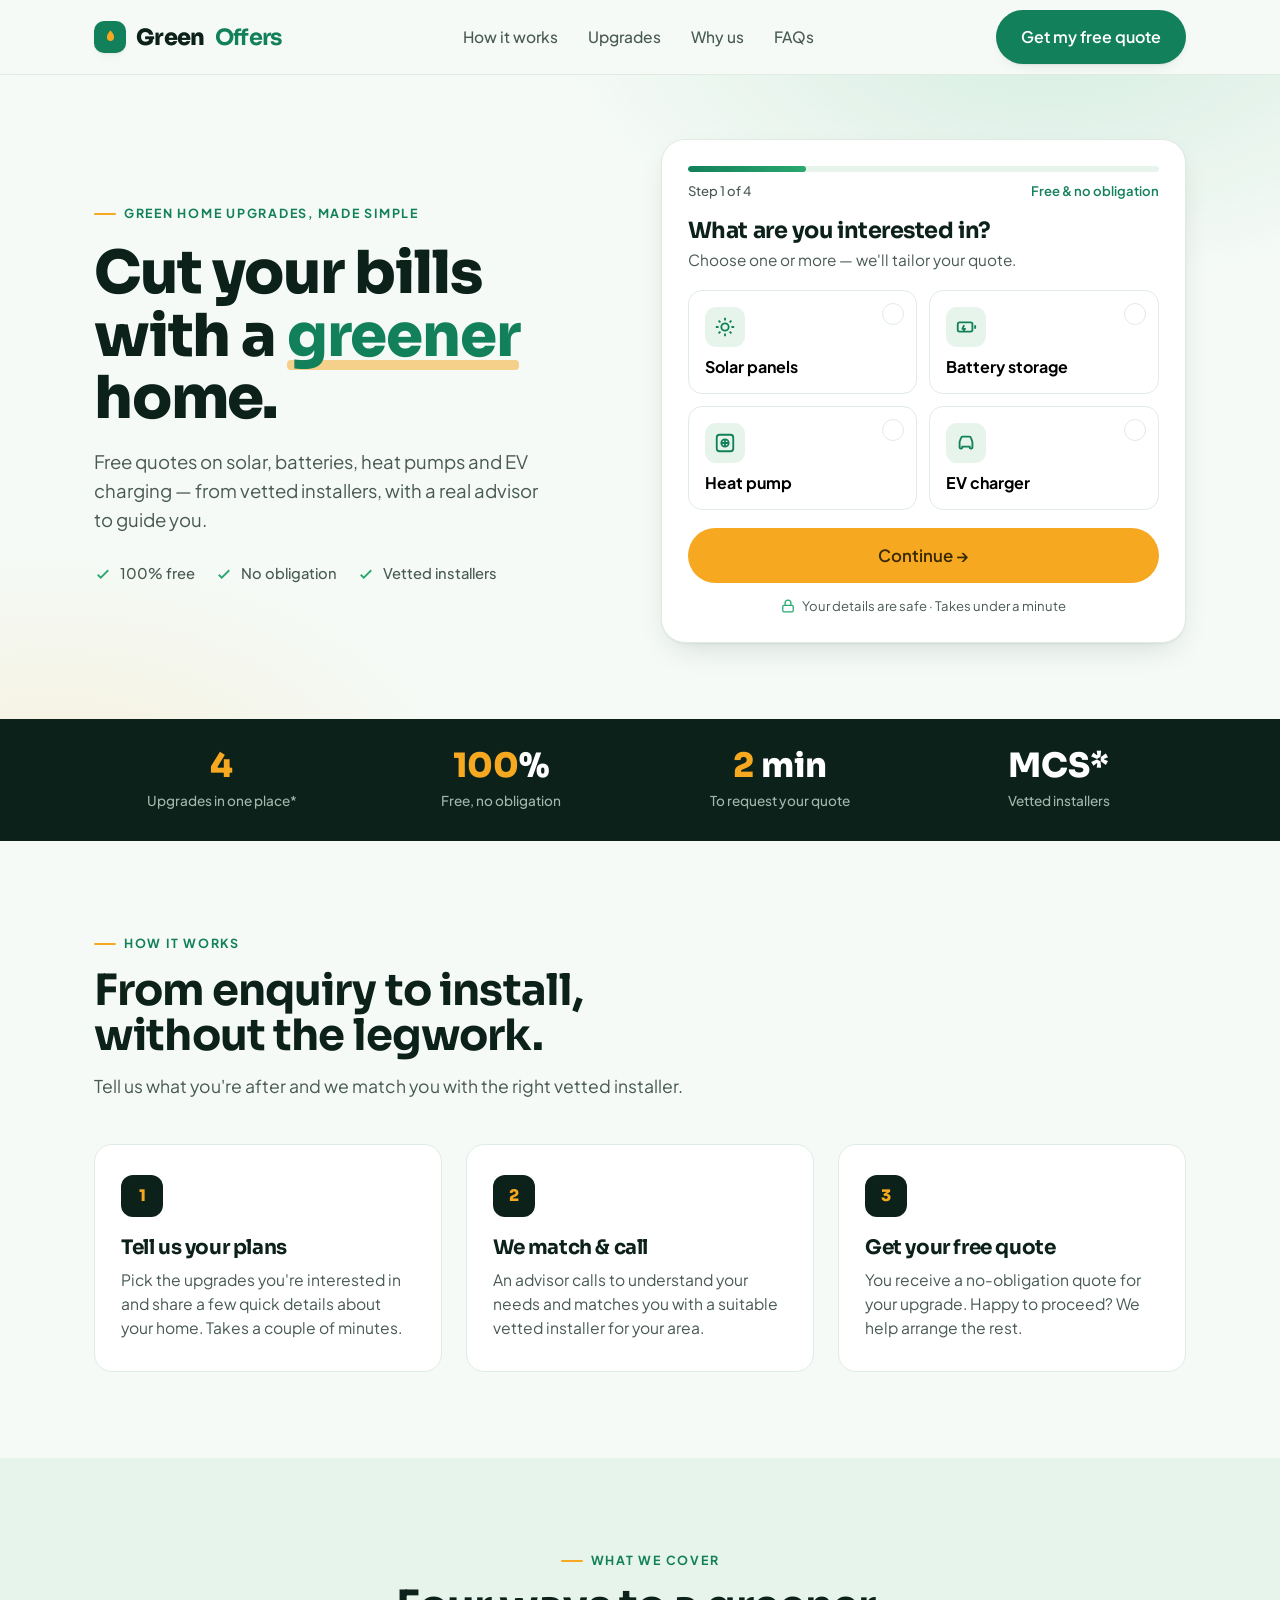
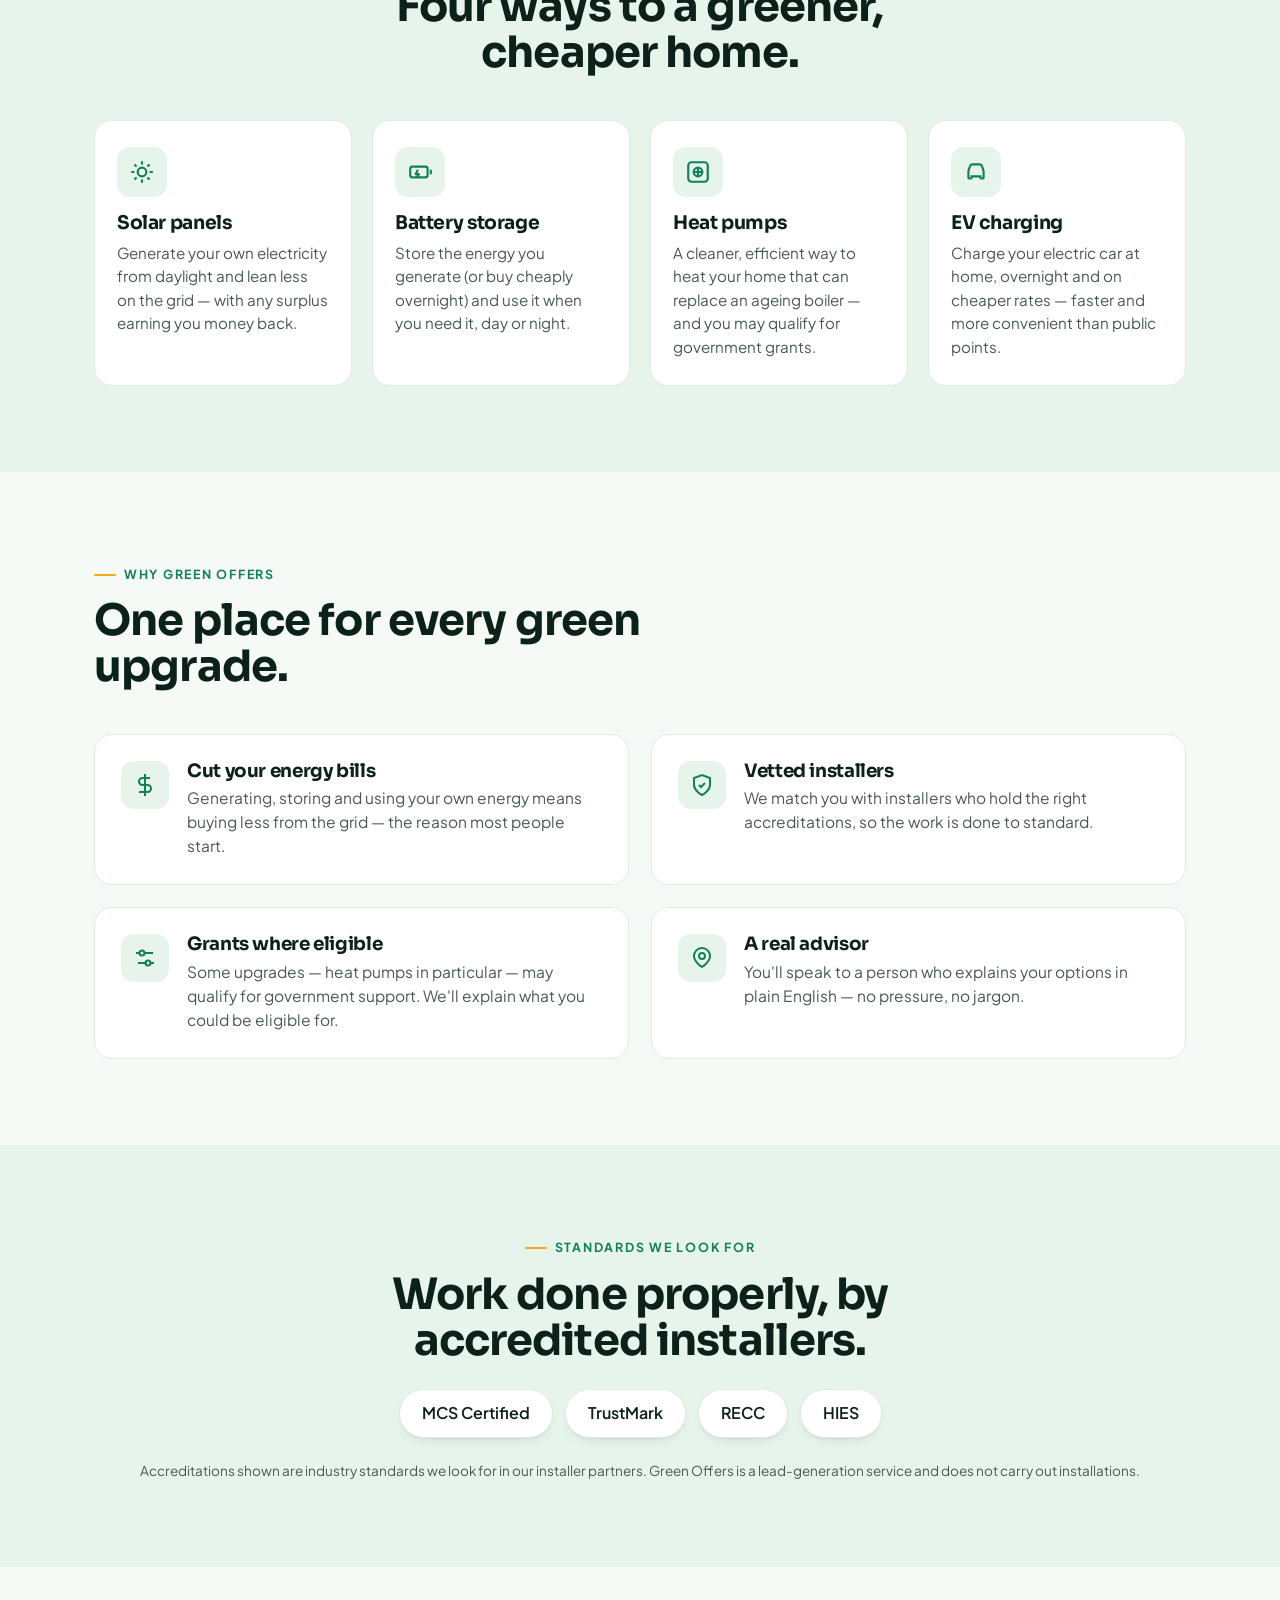
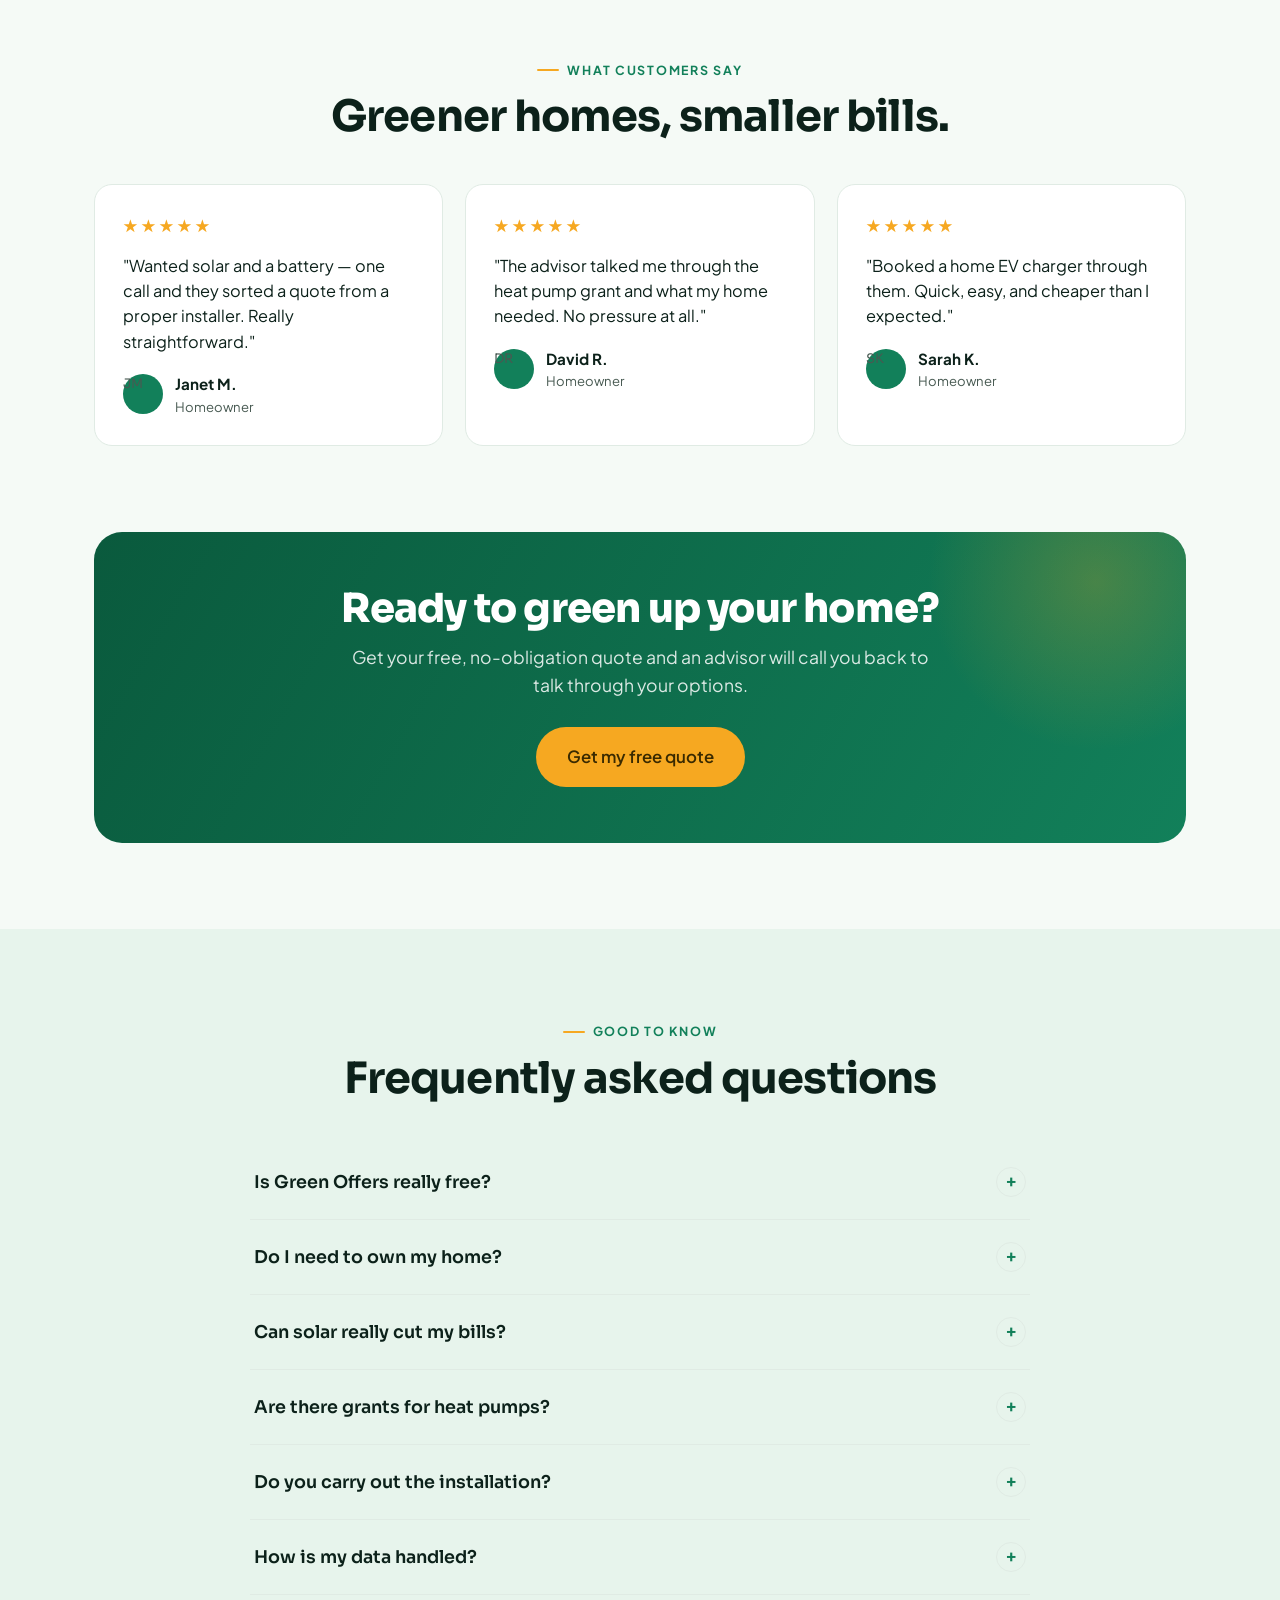
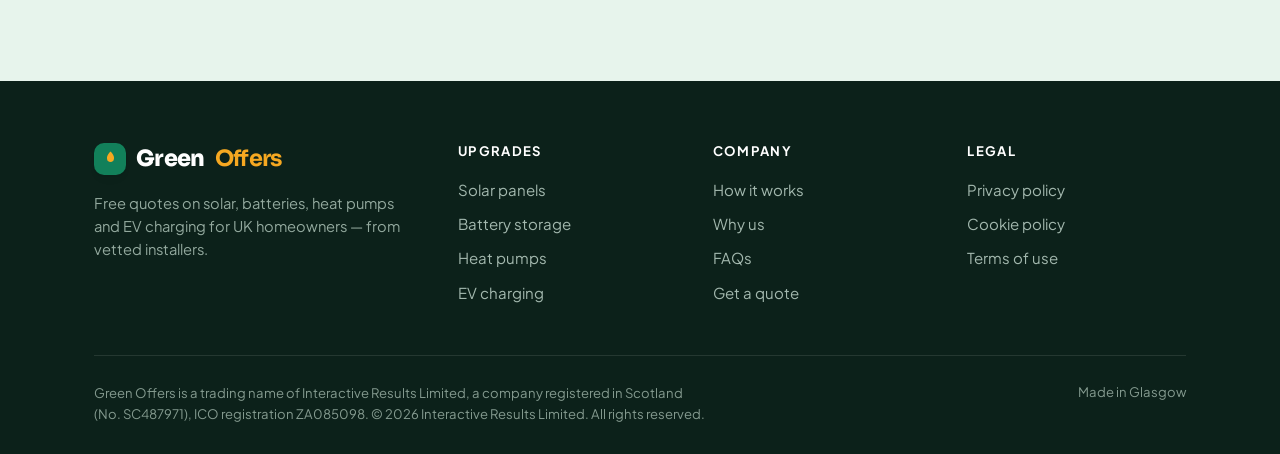
==== index.html @ 100de844 "Add files via upload" ====
<!DOCTYPE html>
<html lang="en-GB">
<head>
<meta charset="UTF-8" />
<meta name="viewport" content="width=device-width, initial-scale=1.0" />
<title>Green Offers — Solar, batteries, heat pumps & EV charging</title>
<meta name="description" content="Green Offers helps UK homeowners get free quotes on solar panels, battery storage, heat pumps and EV charging — with vetted installers. Free, no obligation." />

<!-- ============================================================
     API: this site uses Cloudflare Pages Functions in the repo:
       functions/api/lead.js     → POST, forwards to LeadByte SOLARLEADS
       functions/api/address.js  → GET, proxies the GoAddress lookup
     These deploy with the site (Git) and run on preview AND production,
     so the postcode lookup works on pages.dev previews too. No separate
     Worker or route needed.
     ============================================================ -->

<link rel="preconnect" href="https://fonts.googleapis.com" />
<link rel="preconnect" href="https://fonts.gstatic.com" crossorigin />
<link href="https://fonts.googleapis.com/css2?family=Sora:wght@600;700;800&family=Plus+Jakarta+Sans:wght@400;500;600;700&display=swap" rel="stylesheet" />

<style>
  :root{
    --ink:#0c211a;
    --ink-soft:#485a52;
    --brand:#12805a;
    --brand-deep:#0a5a3d;
    --brand-bright:#29a86f;
    --accent:#f6a821;
    --accent-soft:#fdeecd;
    --surface:#f5faf6;
    --mint:#e7f4ec;
    --card:#ffffff;
    --line:#e0ebe4;
    --shadow:0 1px 2px rgba(12,33,26,.05),0 12px 32px -12px rgba(12,33,26,.18);
    --shadow-sm:0 1px 2px rgba(12,33,26,.06),0 6px 16px -10px rgba(12,33,26,.2);
    --radius:18px;
    --maxw:1140px;
  }
  *{box-sizing:border-box;margin:0;padding:0}
  html{scroll-behavior:smooth}
  body{font-family:'Plus Jakarta Sans',system-ui,sans-serif;color:var(--ink);background:var(--surface);line-height:1.55;-webkit-font-smoothing:antialiased}
  h1,h2,h3,.display{font-family:'Sora',system-ui,sans-serif;letter-spacing:-.02em;line-height:1.06}
  a{color:inherit;text-decoration:none}
  img{max-width:100%;display:block}
  .wrap{max-width:var(--maxw);margin:0 auto;padding:0 24px}
  .eyebrow{font-size:.78rem;font-weight:700;letter-spacing:.14em;text-transform:uppercase;color:var(--brand);display:inline-flex;align-items:center;gap:8px}
  .eyebrow::before{content:"";width:22px;height:2px;background:var(--accent);display:inline-block;border-radius:2px}

  .btn{display:inline-flex;align-items:center;justify-content:center;gap:9px;font-family:'Plus Jakarta Sans',sans-serif;font-weight:600;font-size:1rem;padding:14px 24px;border-radius:999px;border:1.5px solid transparent;cursor:pointer;transition:transform .15s ease,box-shadow .2s ease,background .2s ease;white-space:nowrap}
  .btn-primary{background:var(--brand);color:#fff;box-shadow:var(--shadow-sm)}
  .btn-primary:hover{background:var(--brand-deep);transform:translateY(-1px)}
  .btn-accent{background:var(--accent);color:#3a2a00}
  .btn-accent:hover{background:#ffc046;transform:translateY(-1px)}
  .btn-ghost{background:#fff;color:var(--ink);border-color:var(--line)}
  .btn-ghost:hover{border-color:var(--brand);color:var(--brand)}
  .btn-lg{padding:16px 30px;font-size:1.05rem}
  :focus-visible{outline:3px solid var(--accent);outline-offset:2px;border-radius:6px}

  /* header */
  header{position:sticky;top:0;z-index:50;background:rgba(245,250,246,.85);backdrop-filter:blur(12px);border-bottom:1px solid var(--line)}
  .nav{display:flex;align-items:center;justify-content:space-between;height:74px}
  .logo{display:inline-flex;align-items:center;gap:10px;font-family:'Sora',sans-serif;font-weight:800;font-size:1.4rem;letter-spacing:-.03em;color:var(--ink)}
  .logo .mark{width:32px;height:32px;border-radius:10px;background:var(--brand);display:grid;place-items:center;color:var(--accent);box-shadow:var(--shadow-sm)}
  .logo b{color:var(--brand)}
  .nav-links{display:flex;align-items:center;gap:30px}
  .nav-links a{font-weight:500;color:var(--ink-soft);font-size:.97rem;transition:color .15s}
  .nav-links a:hover{color:var(--brand)}
  .nav-cta{display:flex;align-items:center;gap:14px}
  .menu-btn{display:none;background:none;border:1.5px solid var(--line);border-radius:10px;width:44px;height:44px;cursor:pointer}
  .menu-btn span{display:block;width:18px;height:2px;background:var(--ink);margin:4px auto;border-radius:2px}

  /* hero */
  .hero{position:relative;overflow:hidden;padding:64px 0 76px}
  .hero::before{content:"";position:absolute;inset:0;z-index:0;background:radial-gradient(820px 460px at 82% -10%,rgba(41,168,111,.16),transparent 60%),radial-gradient(680px 400px at 4% 112%,rgba(246,168,33,.12),transparent 60%)}
  .hero-grid{position:relative;z-index:1;display:grid;grid-template-columns:1fr 1.02fr;gap:52px;align-items:center}
  .hero h1{font-size:clamp(2.4rem,5vw,3.7rem);font-weight:800;margin:18px 0 18px}
  .hero h1 em{font-style:normal;color:var(--brand);position:relative;white-space:nowrap}
  .hero h1 em::after{content:"";position:absolute;left:0;right:0;bottom:.05em;height:.16em;background:var(--accent);opacity:.5;border-radius:4px;z-index:-1}
  .hero p.lead{font-size:1.16rem;color:var(--ink-soft);max-width:32ch;margin-bottom:28px}
  .trust-row{display:flex;gap:20px;flex-wrap:wrap}
  .trust-row span{display:inline-flex;align-items:center;gap:8px;font-size:.92rem;font-weight:500;color:var(--ink-soft)}
  .trust-row svg{flex:none;color:var(--brand-bright)}

  /* wizard */
  .quote-wizard{background:var(--card);border:1px solid var(--line);border-radius:24px;box-shadow:var(--shadow);padding:26px;position:relative;scroll-margin-top:90px}
  .qw-head{margin-bottom:18px}
  .qw-progress{height:6px;background:var(--mint);border-radius:999px;overflow:hidden}
  .qw-bar{display:block;height:100%;width:25%;background:linear-gradient(90deg,var(--brand),var(--brand-bright));border-radius:999px;transition:width .35s ease}
  .qw-meta{display:flex;justify-content:space-between;align-items:center;margin-top:9px;font-size:.82rem;color:var(--ink-soft);font-weight:500}
  .qw-savehint{color:var(--brand);font-weight:600}
  .qw-step{display:none}
  .qw-step.is-active{display:block;animation:qwIn .35s ease}
  @keyframes qwIn{from{opacity:0;transform:translateX(10px)}to{opacity:1;transform:none}}
  @keyframes pop{from{opacity:0;transform:scale(.96)}to{opacity:1;transform:scale(1)}}
  .qw-title{font-size:1.4rem;font-weight:700;margin-bottom:5px}
  .qw-sub{color:var(--ink-soft);font-size:.96rem;margin-bottom:18px}

  /* product tiles */
  .qw-products{display:grid;grid-template-columns:1fr 1fr;gap:12px;margin-bottom:8px}
  .ptile{position:relative;display:flex;flex-direction:column;gap:9px;align-items:flex-start;text-align:left;padding:16px;border:1.5px solid var(--line);border-radius:14px;background:#fff;cursor:pointer;transition:border .15s,background .15s,transform .1s;font-family:inherit}
  .ptile:hover{border-color:var(--brand-bright)}
  .ptile .pic{width:40px;height:40px;border-radius:11px;background:var(--mint);display:grid;place-items:center;color:var(--brand);transition:.15s}
  .ptile .pname{font-weight:700;font-size:1rem}
  .ptile .pcheck{position:absolute;top:12px;right:12px;width:22px;height:22px;border-radius:50%;border:1.5px solid var(--line);display:grid;place-items:center;color:#fff;transition:.15s}
  .ptile.selected{border-color:var(--brand);background:linear-gradient(180deg,rgba(41,168,111,.07),rgba(41,168,111,.02))}
  .ptile.selected .pic{background:var(--brand);color:#fff}
  .ptile.selected .pcheck{background:var(--brand);border-color:var(--brand)}
  .qw-hint{font-size:.82rem;color:var(--ink-soft);margin:4px 0 16px;text-align:center}

  /* fields */
  .qw-field{margin-bottom:15px}
  .qw-field.row2{display:grid;grid-template-columns:1fr 1fr;gap:13px}
  .qw-field.row2 .qw-field{margin-bottom:0}
  .qw-field label{display:block;font-size:.85rem;font-weight:600;margin-bottom:6px}
  .qw-opt{font-weight:400;color:var(--ink-soft)}
  .qw-field input,.qw-field select{width:100%;padding:14px 15px;border:1.5px solid var(--line);border-radius:12px;font-family:inherit;font-size:1.02rem;color:var(--ink);background:#fff;transition:border .15s,box-shadow .15s}
  .qw-field input:focus,.qw-field select:focus{outline:none;border-color:var(--brand);box-shadow:0 0 0 3px rgba(18,128,90,.14)}
  .qw-field input.err,.qw-field select.err{border-color:#d6453c;box-shadow:0 0 0 3px rgba(214,69,60,.1)}
  .qw-lookup{display:flex;gap:10px;flex-wrap:wrap}
  .qw-lookup input{flex:1;min-width:55%}
  .qw-lookup .btn{flex:none;padding:13px 18px}
  .qw-addr-wrap{margin-top:14px}
  .qw-lookup-msg{font-size:.83rem;color:var(--ink-soft);margin-top:10px}
  .qw-next{width:100%}
  .qw-actions{display:flex;align-items:center;gap:12px;margin-top:6px}
  .qw-actions .btn{flex:1}
  .qw-back{background:none;border:none;color:var(--ink-soft);font-family:inherit;font-size:.95rem;font-weight:600;cursor:pointer;padding:10px 6px;white-space:nowrap}
  .qw-back:hover{color:var(--brand)}
  .qw-trust{display:flex;align-items:center;justify-content:center;gap:7px;font-size:.82rem;color:var(--ink-soft);margin-top:13px}
  .qw-trust svg{color:var(--brand-bright);flex:none}
  .qw-branch[hidden]{display:none}

  /* homeowner gate */
  .qw-gate{display:none;background:var(--accent-soft);border:1px solid #f0d9a4;border-radius:12px;padding:16px 18px;margin:4px 0 8px;font-size:.9rem;color:#6b4e12}
  .qw-gate.show{display:block;animation:pop .3s ease}
  .qw-gate b{color:#5a4110}

  .quote-wizard .consent{display:flex;gap:10px;align-items:flex-start;font-size:.83rem;color:var(--ink-soft);margin:4px 0 12px}
  .quote-wizard .consent input{width:auto;margin-top:3px;flex:none}
  .quote-wizard .err-msg{color:#c23a31;font-size:.8rem;margin-top:6px;display:none}
  .quote-wizard .err-msg.show{display:block}
  .partners-tip{position:relative;color:var(--brand);text-decoration:underline;text-decoration-style:dotted;text-underline-offset:2px;cursor:help;font-weight:600}
  .partners-pop{position:absolute;left:50%;bottom:calc(100% + 9px);transform:translateX(-50%);background:var(--ink);color:#fff;padding:10px 13px;border-radius:10px;font-size:.8rem;font-weight:500;line-height:1.6;white-space:nowrap;text-align:left;box-shadow:var(--shadow);opacity:0;visibility:hidden;transition:opacity .15s;z-index:30}
  .partners-pop::after{content:"";position:absolute;top:100%;left:50%;transform:translateX(-50%);border:6px solid transparent;border-top-color:var(--ink)}
  .partners-tip:hover .partners-pop,.partners-tip:focus .partners-pop,.partners-tip:focus-within .partners-pop,.partners-tip.open .partners-pop{opacity:1;visibility:visible}
  .qw-success{display:none;text-align:center;padding:18px 8px 8px}
  .qw-success.show{display:block;animation:pop .4s ease}
  .qw-success .check{width:64px;height:64px;border-radius:50%;background:var(--mint);color:var(--brand-bright);display:grid;place-items:center;margin:0 auto 16px}
  .qw-success h3{font-size:1.45rem;margin-bottom:9px}
  .qw-success p{color:var(--ink-soft);max-width:36ch;margin:0 auto}

  /* stats */
  .stats{background:var(--ink);color:#fff;padding:30px 0}
  .stats-grid{display:grid;grid-template-columns:repeat(4,1fr);gap:24px;text-align:center}
  .stat .num{font-family:'Sora',sans-serif;font-weight:800;font-size:2.1rem;color:#fff;line-height:1}
  .stat .num em{font-style:normal;color:var(--accent)}
  .stat .lbl{font-size:.85rem;color:#9fb8ac;margin-top:7px;font-weight:500}

  /* sections */
  .section{padding:86px 0}
  .section-head{max-width:640px;margin-bottom:44px}
  .section-head.center{margin-left:auto;margin-right:auto;text-align:center}
  .section-head h2{font-size:clamp(1.9rem,3.6vw,2.7rem);font-weight:700;margin:14px 0 14px}
  .section-head p{font-size:1.1rem;color:var(--ink-soft)}
  .band-mint{background:var(--mint)}

  .steps{display:grid;grid-template-columns:repeat(3,1fr);gap:24px}
  .step{background:var(--card);border:1px solid var(--line);border-radius:var(--radius);padding:30px 26px}
  .step .step-no{font-family:'Sora',sans-serif;font-weight:800;font-size:1rem;color:var(--accent);background:var(--ink);width:42px;height:42px;border-radius:12px;display:grid;place-items:center;margin-bottom:20px}
  .step h3{font-size:1.25rem;font-weight:700;margin-bottom:9px}
  .step p{color:var(--ink-soft);font-size:.98rem}

  /* upgrade cards */
  .up-grid{display:grid;grid-template-columns:repeat(4,1fr);gap:20px}
  .up-card{background:var(--card);border:1px solid var(--line);border-radius:var(--radius);padding:26px 22px;transition:transform .15s,box-shadow .2s}
  .up-card:hover{transform:translateY(-3px);box-shadow:var(--shadow)}
  .up-card .ic{width:50px;height:50px;border-radius:13px;background:var(--mint);display:grid;place-items:center;color:var(--brand);margin-bottom:16px}
  .up-card h3{font-size:1.18rem;font-weight:700;margin-bottom:8px}
  .up-card p{color:var(--ink-soft);font-size:.95rem}

  .why-grid{display:grid;grid-template-columns:repeat(2,1fr);gap:22px}
  .why{display:flex;gap:18px;align-items:flex-start;background:var(--card);border:1px solid var(--line);border-radius:var(--radius);padding:26px}
  .why .ic{flex:none;width:48px;height:48px;border-radius:13px;background:var(--mint);display:grid;place-items:center;color:var(--brand)}
  .why h3{font-size:1.15rem;font-weight:700;margin-bottom:6px}
  .why p{color:var(--ink-soft);font-size:.97rem}

  .chips{display:flex;flex-wrap:wrap;gap:12px;justify-content:center;margin-top:10px}
  .chip{background:var(--card);border:1px solid var(--line);border-radius:999px;padding:11px 22px;font-weight:600;color:var(--ink);font-size:1rem;box-shadow:var(--shadow-sm)}
  .sup-note{font-size:.85rem;color:var(--ink-soft);margin-top:22px;text-align:center}

  .quotes{display:grid;grid-template-columns:repeat(3,1fr);gap:22px}
  .quote{background:var(--card);border:1px solid var(--line);border-radius:var(--radius);padding:28px}
  .quote .stars{color:var(--accent);letter-spacing:3px;margin-bottom:14px;font-size:1.05rem}
  .quote p{font-size:1.02rem;margin-bottom:18px}
  .quote .who{display:flex;align-items:center;gap:12px}
  .quote .av{width:40px;height:40px;border-radius:50%;background:var(--brand);color:#fff;display:grid;place-items:center;font-weight:700;font-family:'Sora',sans-serif}
  .quote .who b{font-size:.95rem}
  .quote .who span{display:block;font-size:.82rem;color:var(--ink-soft);font-weight:400}

  /* cta band */
  .cta-band{background:linear-gradient(120deg,var(--brand-deep),var(--brand));color:#fff;border-radius:28px;padding:56px;text-align:center;position:relative;overflow:hidden}
  .cta-band::after{content:"";position:absolute;width:340px;height:340px;border-radius:50%;background:radial-gradient(circle,rgba(246,168,33,.24),transparent 70%);top:-120px;right:-80px}
  .cta-band h2{font-size:clamp(1.8rem,3.4vw,2.5rem);font-weight:800;margin-bottom:14px;position:relative}
  .cta-band p{color:rgba(255,255,255,.85);font-size:1.1rem;max-width:46ch;margin:0 auto 28px;position:relative}

  /* faq */
  .faq{max-width:780px;margin:0 auto}
  .faq-item{border-bottom:1px solid var(--line)}
  .faq-q{width:100%;background:none;border:none;text-align:left;padding:22px 4px;font-family:'Sora',sans-serif;font-weight:600;font-size:1.1rem;color:var(--ink);cursor:pointer;display:flex;justify-content:space-between;align-items:center;gap:20px}
  .faq-q .pm{flex:none;width:30px;height:30px;border-radius:50%;border:1.5px solid var(--line);display:grid;place-items:center;transition:.2s;color:var(--brand)}
  .faq-item.open .pm{background:var(--brand);color:#fff;border-color:var(--brand);transform:rotate(45deg)}
  .faq-a{max-height:0;overflow:hidden;transition:max-height .3s ease}
  .faq-a p{padding:0 4px 22px;color:var(--ink-soft)}

  /* footer */
  footer{background:var(--ink);color:#c3d4cb;padding:60px 0 30px;margin-top:0}
  .foot-grid{display:grid;grid-template-columns:1.5fr 1fr 1fr 1fr;gap:36px;margin-bottom:40px}
  footer .logo{color:#fff;margin-bottom:16px}
  footer .logo b{color:var(--accent)}
  .foot-about{font-size:.92rem;color:#93a99e;max-width:34ch}
  .foot-col h4{color:#fff;font-size:.82rem;letter-spacing:.1em;text-transform:uppercase;margin-bottom:16px;font-family:'Plus Jakarta Sans',sans-serif}
  .foot-col a{display:block;color:#a3b8ae;font-size:.94rem;margin-bottom:11px}
  .foot-col a:hover{color:#fff}
  .foot-bottom{border-top:1px solid rgba(255,255,255,.1);padding-top:26px;display:flex;justify-content:space-between;gap:18px;flex-wrap:wrap;font-size:.82rem;color:#849a8f}
  .foot-bottom .reg{max-width:64ch;line-height:1.6}

  /* legal view */
  .page-hero{background:linear-gradient(120deg,var(--brand-deep),var(--brand));color:#fff;padding:56px 0 52px;position:relative;overflow:hidden}
  .page-hero::after{content:"";position:absolute;width:320px;height:320px;border-radius:50%;background:radial-gradient(circle,rgba(246,168,33,.26),transparent 70%);top:-130px;right:-60px}
  .legal-eyebrow{font-size:.78rem;font-weight:700;letter-spacing:.14em;text-transform:uppercase;color:var(--accent);position:relative}
  .page-hero h1{font-size:clamp(2rem,4.5vw,3rem);font-weight:800;margin:12px 0 10px;position:relative}
  .page-hero p{color:rgba(255,255,255,.82);position:relative;max-width:60ch}
  .crumb{font-size:.9rem;color:rgba(255,255,255,.7);margin-bottom:18px;position:relative}
  .crumb a{color:rgba(255,255,255,.92);cursor:pointer}
  .legal-wrap{max-width:var(--maxw);margin:0 auto;padding:56px 24px 20px}
  article.legal{background:var(--card);border:1px solid var(--line);border-radius:var(--radius);padding:44px;box-shadow:var(--shadow);max-width:860px;margin:0 auto}
  article.legal .updated{display:inline-block;font-size:.82rem;font-weight:600;color:var(--brand);background:var(--mint);padding:6px 13px;border-radius:999px;margin-bottom:26px}
  article.legal h2{font-size:1.4rem;font-weight:700;margin:36px 0 12px;scroll-margin-top:96px}
  article.legal h2:first-of-type{margin-top:0}
  article.legal h3{font-size:1.08rem;font-weight:700;margin:22px 0 8px}
  article.legal p{margin-bottom:14px;color:#2b3c34}
  article.legal ul{margin:0 0 16px 0;padding-left:0;list-style:none}
  article.legal ul li{position:relative;padding-left:24px;margin-bottom:8px;color:#2b3c34}
  article.legal ul li::before{content:"";position:absolute;left:5px;top:10px;width:6px;height:6px;border-radius:50%;background:var(--accent)}
  article.legal a{color:var(--brand);text-decoration:underline}
  .contact-card{background:var(--mint);border:1px solid var(--line);border-radius:14px;padding:20px 22px;margin:16px 0}
  .contact-card p{margin-bottom:6px;color:#2b3c34}
  .note{font-size:.92rem;color:var(--ink-soft)}

  .reveal{opacity:0;transform:translateY(18px);transition:opacity .6s ease,transform .6s ease}
  .reveal.in{opacity:1;transform:none}

  @media(max-width:940px){
    .hero-grid{grid-template-columns:1fr;gap:36px}
    .hero p.lead{max-width:none}
    .stats-grid{grid-template-columns:repeat(2,1fr);gap:26px}
    .steps,.quotes{grid-template-columns:1fr}
    .up-grid{grid-template-columns:1fr 1fr}
    .why-grid{grid-template-columns:1fr}
    .foot-grid{grid-template-columns:1fr 1fr}
    .nav-links,.nav-cta .btn{display:none}
    .menu-btn{display:block}
    .nav-links.open{display:flex;position:absolute;top:74px;left:0;right:0;flex-direction:column;background:var(--surface);border-bottom:1px solid var(--line);padding:18px 24px}
    .nav-links.open a{padding:12px 0;border-bottom:1px solid var(--line)}
    .cta-band{padding:42px 26px}
  }
  @media(max-width:560px){
    .section{padding:60px 0}
    .qw-products,.up-grid{grid-template-columns:1fr}
    .qw-field.row2{grid-template-columns:1fr}
    .foot-grid{grid-template-columns:1fr}
    article.legal{padding:28px 20px}
  }
  @media(prefers-reduced-motion:reduce){*{animation:none!important;transition:none!important;scroll-behavior:auto!important}.reveal{opacity:1;transform:none}}
</style>
</head>
<body>

<header>
  <div class="wrap nav">
    <a href="#top" class="logo" aria-label="Green Offers home">
      <span class="mark" aria-hidden="true"><svg width="17" height="17" viewBox="0 0 24 24" fill="currentColor"><path d="M12 2C7 7 6 11 8 15a6 6 0 0 0 8 0c2-4 1-8-4-13Z"/></svg></span>
      Green <b>Offers</b>
    </a>
    <nav class="nav-links" id="navLinks">
      <a href="#how">How it works</a>
      <a href="#upgrades">Upgrades</a>
      <a href="#why">Why us</a>
      <a href="#faq">FAQs</a>
    </nav>
    <div class="nav-cta">
      <a href="#quote" class="btn btn-primary">Get my free quote</a>
      <button class="menu-btn" id="menuBtn" aria-label="Open menu" aria-expanded="false"><span></span><span></span><span></span></button>
    </div>
  </div>
</header>

<main id="view-home">
<a id="top"></a>

<!-- HERO -->
<section class="hero">
  <div class="wrap hero-grid">
    <div class="hero-copy reveal">
      <span class="eyebrow">Green home upgrades, made simple</span>
      <h1>Cut your bills with a <em>greener</em> home.</h1>
      <p class="lead">Free quotes on solar, batteries, heat pumps and EV charging — from vetted installers, with a real advisor to guide you.</p>
      <div class="trust-row">
        <span><svg width="18" height="18" viewBox="0 0 24 24" fill="none" stroke="currentColor" stroke-width="2.4"><path d="m5 13 4 4L19 7"/></svg> 100% free</span>
        <span><svg width="18" height="18" viewBox="0 0 24 24" fill="none" stroke="currentColor" stroke-width="2.4"><path d="m5 13 4 4L19 7"/></svg> No obligation</span>
        <span><svg width="18" height="18" viewBox="0 0 24 24" fill="none" stroke="currentColor" stroke-width="2.4"><path d="m5 13 4 4L19 7"/></svg> Vetted installers</span>
      </div>
    </div>

    <!-- WIZARD -->
    <div class="quote-wizard reveal" id="quote">
      <div class="qw-head">
        <div class="qw-progress" aria-hidden="true"><span class="qw-bar" id="qwBar"></span></div>
        <div class="qw-meta"><span id="qwStepLabel">Step 1 of 4</span><span class="qw-savehint">Free &amp; no obligation</span></div>
      </div>

      <form id="quoteForm" novalidate>
        <!-- STEP 1: products -->
        <div class="qw-step is-active" data-step="1">
          <h3 class="qw-title">What are you interested in?</h3>
          <p class="qw-sub">Choose one or more — we'll tailor your quote.</p>
          <div class="qw-products">
            <button type="button" class="ptile" data-product="solar">
              <span class="pcheck"><svg width="13" height="13" viewBox="0 0 24 24" fill="none" stroke="currentColor" stroke-width="3"><path d="m5 13 4 4L19 7"/></svg></span>
              <span class="pic"><svg width="22" height="22" viewBox="0 0 24 24" fill="none" stroke="currentColor" stroke-width="2"><circle cx="12" cy="12" r="4"/><path d="M12 2v3M12 19v3M2 12h3M19 12h3M5 5l2 2M17 17l2 2M19 5l-2 2M7 17l-2 2"/></svg></span>
              <span class="pname">Solar panels</span>
            </button>
            <button type="button" class="ptile" data-product="battery">
              <span class="pcheck"><svg width="13" height="13" viewBox="0 0 24 24" fill="none" stroke="currentColor" stroke-width="3"><path d="m5 13 4 4L19 7"/></svg></span>
              <span class="pic"><svg width="22" height="22" viewBox="0 0 24 24" fill="none" stroke="currentColor" stroke-width="2"><rect x="3" y="7" width="16" height="10" rx="2"/><path d="M22 10v4M10 10l-2 4h3l-2 3" stroke-linejoin="round"/></svg></span>
              <span class="pname">Battery storage</span>
            </button>
            <button type="button" class="ptile" data-product="heatpump">
              <span class="pcheck"><svg width="13" height="13" viewBox="0 0 24 24" fill="none" stroke="currentColor" stroke-width="3"><path d="m5 13 4 4L19 7"/></svg></span>
              <span class="pic"><svg width="22" height="22" viewBox="0 0 24 24" fill="none" stroke="currentColor" stroke-width="2"><rect x="3" y="3" width="18" height="18" rx="3"/><circle cx="12" cy="12" r="4"/><path d="M12 8v8M8 12h8"/></svg></span>
              <span class="pname">Heat pump</span>
            </button>
            <button type="button" class="ptile" data-product="ev">
              <span class="pcheck"><svg width="13" height="13" viewBox="0 0 24 24" fill="none" stroke="currentColor" stroke-width="3"><path d="m5 13 4 4L19 7"/></svg></span>
              <span class="pic"><svg width="22" height="22" viewBox="0 0 24 24" fill="none" stroke="currentColor" stroke-width="2"><path d="M5 11l1.5-4.5A2 2 0 0 1 8.4 5h7.2a2 2 0 0 1 1.9 1.5L19 11v6a1 1 0 0 1-1 1h-1a1 1 0 0 1-1-1v-1H8v1a1 1 0 0 1-1 1H6a1 1 0 0 1-1-1Z"/><path d="M7 14h.01M17 14h.01"/></svg></span>
              <span class="pname">EV charger</span>
            </button>
          </div>
          <p class="qw-hint" id="qwProdHint" hidden>Please pick at least one.</p>
          <button type="button" class="btn btn-accent btn-lg qw-next" data-next="2" style="margin-top:10px">Continue →</button>
          <p class="qw-trust"><svg width="14" height="14" viewBox="0 0 24 24" fill="none" stroke="currentColor" stroke-width="2.2"><rect x="3" y="11" width="18" height="11" rx="2"/><path d="M7 11V7a5 5 0 0 1 10 0v4"/></svg> Your details are safe · Takes under a minute</p>
        </div>

        <!-- STEP 2: postcode -->
        <div class="qw-step" data-step="2">
          <h3 class="qw-title">Where's the property?</h3>
          <p class="qw-sub">Enter your postcode and pick your address.</p>
          <div class="qw-field">
            <label for="qpostcode">Your postcode</label>
            <div class="qw-lookup">
              <input type="text" id="qpostcode" name="postcode" autocomplete="postal-code" placeholder="G1 1AA" autocapitalize="characters" />
              <button type="button" class="btn btn-ghost" id="qwFind">Find address</button>
            </div>
            <div class="err-msg" data-for="qpostcode">Please enter your postcode.</div>
            <div class="qw-addr-wrap" id="qwAddrWrap" hidden>
              <label for="qaddress">Select your address</label>
              <select id="qaddress"><option value="">Select your address…</option></select>
            </div>
            <p class="qw-lookup-msg" id="qwLookupMsg" hidden></p>
          </div>
          <div class="qw-actions">
            <button type="button" class="qw-back" data-back="1">← Back</button>
            <button type="button" class="btn btn-primary btn-lg qw-next" data-next="3">Continue</button>
          </div>
        </div>

        <!-- STEP 3: about your home -->
        <div class="qw-step" data-step="3">
          <h3 class="qw-title">About your home</h3>
          <p class="qw-sub">A few quick details so we match the right installer.</p>

          <div class="qw-field">
            <label for="qowner">Do you own your home?</label>
            <select id="qowner" name="homeowner">
              <option value="">Select…</option>
              <option value="Yes">Yes, I own it</option>
              <option value="No">No, I rent</option>
            </select>
            <div class="err-msg" data-for="qowner">Please let us know.</div>
          </div>

          <div class="qw-gate" id="qwGate">
            <b>Thanks for your interest!</b> These upgrades need the property owner's go-ahead, so at the moment we can only help homeowners. If you own another property, or your landlord's on board, do come back to us.
          </div>

          <div id="qwHomeFields">
            <div class="qw-field">
              <label for="qproperty">Property type</label>
              <select id="qproperty" name="property_type">
                <option value="">Select…</option>
                <option>Detached</option><option>Semi-detached</option><option>Terraced</option>
                <option>Bungalow</option><option>Flat / apartment</option>
              </select>
              <div class="err-msg" data-for="qproperty">Please choose your property type.</div>
            </div>

            <div class="qw-field qw-branch" data-need="solar battery" hidden>
              <label for="qbill">Typical monthly electricity bill</label>
              <select id="qbill" name="monthly_bill">
                <option value="">Select…</option>
                <option>Under £80</option><option>£80–£120</option><option>£120–£180</option>
                <option>£180–£250</option><option>Over £250</option>
              </select>
              <div class="err-msg" data-for="qbill">Please choose a range.</div>
            </div>

            <div class="qw-field qw-branch" data-need="heatpump" hidden>
              <label for="qheating">Current heating type</label>
              <select id="qheating" name="heating_type">
                <option value="">Select…</option>
                <option>Mains gas</option><option>Oil</option><option>LPG</option>
                <option>Electric</option><option>Other / not sure</option>
              </select>
              <div class="err-msg" data-for="qheating">Please choose your heating type.</div>
            </div>

            <div class="qw-field qw-branch" data-need="ev" hidden>
              <label for="qparking">Off-street parking (driveway/garage)?</label>
              <select id="qparking" name="off_street_parking">
                <option value="">Select…</option>
                <option>Yes</option><option>No</option>
              </select>
              <div class="err-msg" data-for="qparking">Please let us know.</div>
            </div>
          </div>

          <div class="qw-actions">
            <button type="button" class="qw-back" data-back="2">← Back</button>
            <button type="button" class="btn btn-primary btn-lg qw-next" data-next="4">Continue</button>
          </div>
        </div>

        <!-- STEP 4: contact -->
        <div class="qw-step" data-step="4">
          <h3 class="qw-title">Where shall we call you?</h3>
          <p class="qw-sub">An advisor will call with your free quote.</p>
          <div class="qw-field row2">
            <div class="qw-field">
              <label for="qname">First name</label>
              <input type="text" id="qname" name="firstname" autocomplete="given-name" placeholder="Jane" />
              <div class="err-msg" data-for="qname">Please enter your first name.</div>
            </div>
            <div class="qw-field">
              <label for="qlname">Last name</label>
              <input type="text" id="qlname" name="lastname" autocomplete="family-name" placeholder="Smith" />
              <div class="err-msg" data-for="qlname">Please enter your last name.</div>
            </div>
          </div>
          <div class="qw-field">
            <label for="qphone">Phone number</label>
            <input type="tel" id="qphone" name="phone1" autocomplete="tel" placeholder="07123 456789" />
            <div class="err-msg" data-for="qphone">Enter a valid UK phone number.</div>
          </div>
          <div class="qw-field">
            <label for="qemail">Email <span class="qw-opt">(optional)</span></label>
            <input type="email" id="qemail" name="email" autocomplete="email" placeholder="jane@example.com" />
            <div class="err-msg" data-for="qemail">Please enter a valid email address.</div>
          </div>
          <label class="consent">
            <input type="checkbox" id="qconsent" name="consent" />
            <span>I agree to the <a href="#privacy" style="color:var(--brand);text-decoration:underline" onclick="event.preventDefault();event.stopPropagation();openPrivacy()">privacy policy</a> and agree to be contacted via phone from Green Offers' approved <span class="partners-tip" tabindex="0" role="button" aria-label="Approved partners: Scottish Power, British Gas, EDF">partners<span class="partners-pop">Scottish Power<br>British Gas<br>EDF</span></span>.</span>
          </label>
          <div class="err-msg" data-for="qconsent" style="margin:-6px 0 12px">Please tick to continue.</div>
          <div class="qw-actions">
            <button type="button" class="qw-back" data-back="3">← Back</button>
            <button type="submit" class="btn btn-accent btn-lg" id="qwSubmit">Get my quote →</button>
          </div>
          <p class="qw-trust" style="text-align:center">Free · No obligation</p>
        </div>
      </form>

      <div class="qw-success" id="qwSuccess" role="status" aria-live="polite">
        <div class="check"><svg width="34" height="34" viewBox="0 0 24 24" fill="none" stroke="currentColor" stroke-width="2.4"><path d="m5 13 4 4L19 7"/></svg></div>
        <h3>Thanks, <span id="qwName">there</span>!</h3>
        <p>Your free quote request is in. An advisor will call you shortly on the number you gave us.</p>
      </div>
    </div>
  </div>
</section>

<!-- STATS -->
<section class="stats">
  <div class="wrap stats-grid">
    <div class="stat reveal"><div class="num"><em data-count="4">0</em></div><div class="lbl">Upgrades in one place*</div></div>
    <div class="stat reveal"><div class="num"><em data-count="100">0</em>%</div><div class="lbl">Free, no obligation</div></div>
    <div class="stat reveal"><div class="num"><em data-count="2">0</em> min</div><div class="lbl">To request your quote</div></div>
    <div class="stat reveal"><div class="num">MCS*</div><div class="lbl">Vetted installers</div></div>
  </div>
</section>

<!-- HOW -->
<section class="section" id="how">
  <div class="wrap">
    <div class="section-head reveal">
      <span class="eyebrow">How it works</span>
      <h2>From enquiry to install, without the legwork.</h2>
      <p>Tell us what you're after and we match you with the right vetted installer.</p>
    </div>
    <div class="steps">
      <div class="step reveal"><div class="step-no">1</div><h3>Tell us your plans</h3><p>Pick the upgrades you're interested in and share a few quick details about your home. Takes a couple of minutes.</p></div>
      <div class="step reveal"><div class="step-no">2</div><h3>We match &amp; call</h3><p>An advisor calls to understand your needs and matches you with a suitable vetted installer for your area.</p></div>
      <div class="step reveal"><div class="step-no">3</div><h3>Get your free quote</h3><p>You receive a no-obligation quote for your upgrade. Happy to proceed? We help arrange the rest.</p></div>
    </div>
  </div>
</section>

<!-- UPGRADES -->
<section class="section band-mint" id="upgrades">
  <div class="wrap">
    <div class="section-head center reveal">
      <span class="eyebrow" style="justify-content:center">What we cover</span>
      <h2>Four ways to a greener, cheaper home.</h2>
    </div>
    <div class="up-grid">
      <div class="up-card reveal">
        <div class="ic"><svg width="26" height="26" viewBox="0 0 24 24" fill="none" stroke="currentColor" stroke-width="2"><circle cx="12" cy="12" r="4"/><path d="M12 2v3M12 19v3M2 12h3M19 12h3M5 5l2 2M17 17l2 2M19 5l-2 2M7 17l-2 2"/></svg></div>
        <h3>Solar panels</h3>
        <p>Generate your own electricity from daylight and lean less on the grid — with any surplus earning you money back.</p>
      </div>
      <div class="up-card reveal">
        <div class="ic"><svg width="26" height="26" viewBox="0 0 24 24" fill="none" stroke="currentColor" stroke-width="2"><rect x="3" y="7" width="16" height="10" rx="2"/><path d="M22 10v4M10 10l-2 4h3l-2 3" stroke-linejoin="round"/></svg></div>
        <h3>Battery storage</h3>
        <p>Store the energy you generate (or buy cheaply overnight) and use it when you need it, day or night.</p>
      </div>
      <div class="up-card reveal">
        <div class="ic"><svg width="26" height="26" viewBox="0 0 24 24" fill="none" stroke="currentColor" stroke-width="2"><rect x="3" y="3" width="18" height="18" rx="3"/><circle cx="12" cy="12" r="4"/><path d="M12 8v8M8 12h8"/></svg></div>
        <h3>Heat pumps</h3>
        <p>A cleaner, efficient way to heat your home that can replace an ageing boiler — and you may qualify for government grants.</p>
      </div>
      <div class="up-card reveal">
        <div class="ic"><svg width="26" height="26" viewBox="0 0 24 24" fill="none" stroke="currentColor" stroke-width="2"><path d="M5 11l1.5-4.5A2 2 0 0 1 8.4 5h7.2a2 2 0 0 1 1.9 1.5L19 11v6a1 1 0 0 1-1 1h-1a1 1 0 0 1-1-1v-1H8v1a1 1 0 0 1-1 1H6a1 1 0 0 1-1-1Z"/><path d="M7 14h.01M17 14h.01"/></svg></div>
        <h3>EV charging</h3>
        <p>Charge your electric car at home, overnight and on cheaper rates — faster and more convenient than public points.</p>
      </div>
    </div>
  </div>
</section>

<!-- WHY -->
<section class="section" id="why">
  <div class="wrap">
    <div class="section-head reveal">
      <span class="eyebrow">Why Green Offers</span>
      <h2>One place for every green upgrade.</h2>
    </div>
    <div class="why-grid">
      <div class="why reveal"><div class="ic"><svg width="24" height="24" viewBox="0 0 24 24" fill="none" stroke="currentColor" stroke-width="2"><path d="M12 1v22M17 5H9.5a3.5 3.5 0 0 0 0 7h5a3.5 3.5 0 0 1 0 7H6"/></svg></div><div><h3>Cut your energy bills</h3><p>Generating, storing and using your own energy means buying less from the grid — the reason most people start.</p></div></div>
      <div class="why reveal"><div class="ic"><svg width="24" height="24" viewBox="0 0 24 24" fill="none" stroke="currentColor" stroke-width="2"><path d="M12 22s8-4 8-10V5l-8-3-8 3v7c0 6 8 10 8 10Z"/><path d="m9 12 2 2 4-4"/></svg></div><div><h3>Vetted installers</h3><p>We match you with installers who hold the right accreditations, so the work is done to standard.</p></div></div>
      <div class="why reveal"><div class="ic"><svg width="24" height="24" viewBox="0 0 24 24" fill="none" stroke="currentColor" stroke-width="2"><path d="M20 7h-9M14 17H5M3 7h3M18 17h3"/><circle cx="9" cy="7" r="2.5"/><circle cx="15" cy="17" r="2.5"/></svg></div><div><h3>Grants where eligible</h3><p>Some upgrades — heat pumps in particular — may qualify for government support. We'll explain what you could be eligible for.</p></div></div>
      <div class="why reveal"><div class="ic"><svg width="24" height="24" viewBox="0 0 24 24" fill="none" stroke="currentColor" stroke-width="2"><path d="M20 10c0 6-8 11-8 11s-8-5-8-11a8 8 0 0 1 16 0Z"/><circle cx="12" cy="10" r="3"/></svg></div><div><h3>A real advisor</h3><p>You'll speak to a person who explains your options in plain English — no pressure, no jargon.</p></div></div>
    </div>
  </div>
</section>

<!-- ACCREDITATION -->
<section class="section band-mint">
  <div class="wrap">
    <div class="section-head center reveal" style="margin-bottom:26px">
      <span class="eyebrow" style="justify-content:center">Standards we look for</span>
      <h2>Work done properly, by accredited installers.</h2>
    </div>
    <div class="chips reveal">
      <span class="chip">MCS Certified</span>
      <span class="chip">TrustMark</span>
      <span class="chip">RECC</span>
      <span class="chip">HIES</span>
    </div>
    <p class="sup-note reveal">Accreditations shown are industry standards we look for in our installer partners. Green Offers is a lead-generation service and does not carry out installations.</p>
  </div>
</section>

<!-- TESTIMONIALS -->
<section class="section">
  <div class="wrap">
    <div class="section-head center reveal">
      <span class="eyebrow" style="justify-content:center">What customers say</span>
      <h2>Greener homes, smaller bills.</h2>
    </div>
    <div class="quotes">
      <div class="quote reveal"><div class="stars" aria-label="5 out of 5">★★★★★</div><p>"Wanted solar and a battery — one call and they sorted a quote from a proper installer. Really straightforward."</p><div class="who"><span class="av">JM</span><div><b>Janet M.</b><span>Homeowner</span></div></div></div>
      <div class="quote reveal"><div class="stars" aria-label="5 out of 5">★★★★★</div><p>"The advisor talked me through the heat pump grant and what my home needed. No pressure at all."</p><div class="who"><span class="av">DR</span><div><b>David R.</b><span>Homeowner</span></div></div></div>
      <div class="quote reveal"><div class="stars" aria-label="5 out of 5">★★★★★</div><p>"Booked a home EV charger through them. Quick, easy, and cheaper than I expected."</p><div class="who"><span class="av">SK</span><div><b>Sarah K.</b><span>Homeowner</span></div></div></div>
    </div>
  </div>
</section>

<!-- CTA -->
<section class="section" style="padding-top:0">
  <div class="wrap">
    <div class="cta-band reveal">
      <h2>Ready to green up your home?</h2>
      <p>Get your free, no-obligation quote and an advisor will call you back to talk through your options.</p>
      <a href="#quote" class="btn btn-accent btn-lg" style="position:relative">Get my free quote</a>
    </div>
  </div>
</section>

<!-- FAQ -->
<section class="section band-mint" id="faq">
  <div class="wrap">
    <div class="section-head center reveal"><span class="eyebrow" style="justify-content:center">Good to know</span><h2>Frequently asked questions</h2></div>
    <div class="faq">
      <div class="faq-item"><button class="faq-q">Is Green Offers really free?<span class="pm">+</span></button><div class="faq-a"><p>Yes. Getting a quote through us is completely free and there's no obligation to go ahead.</p></div></div>
      <div class="faq-item"><button class="faq-q">Do I need to own my home?<span class="pm">+</span></button><div class="faq-a"><p>For now, yes. These upgrades are fixed to the property, so they need the owner's authorisation. If you rent, you'd need your landlord's agreement first.</p></div></div>
      <div class="faq-item"><button class="faq-q">Can solar really cut my bills?<span class="pm">+</span></button><div class="faq-a"><p>Solar lets you use electricity you've generated yourself instead of buying it from the grid, and you can be paid for any surplus you export. Your actual saving depends on your home, usage and tariff — an advisor will talk you through what's realistic for you.</p></div></div>
      <div class="faq-item"><button class="faq-q">Are there grants for heat pumps?<span class="pm">+</span></button><div class="faq-a"><p>Government support schemes exist for measures like heat pumps, and eligibility and amounts change over time. We'll explain what you may be eligible for based on your home and where you live.</p></div></div>
      <div class="faq-item"><button class="faq-q">Do you carry out the installation?<span class="pm">+</span></button><div class="faq-a"><p>No — we match you with vetted, accredited installers. Green Offers is a lead-generation and matching service, not an installer.</p></div></div>
      <div class="faq-item"><button class="faq-q">How is my data handled?<span class="pm">+</span></button><div class="faq-a"><p>Your details are used to prepare your quote and match you with a suitable installer, in line with UK data protection law. See our privacy policy for the full detail.</p></div></div>
    </div>
  </div>
</section>
</main><!-- /view-home -->

<!-- PRIVACY VIEW -->
<main id="view-privacy" style="display:none">
  <section class="page-hero">
    <div class="wrap">
      <p class="crumb"><a href="#top">Home</a> &rsaquo; Privacy Policy</p>
      <span class="legal-eyebrow">Your data, explained</span>
      <h1>Privacy Policy</h1>
      <p>How we collect, use, share and protect the information you provide to us.</p>
    </div>
  </section>
  <div class="legal-wrap">
    <article class="legal">
      <span class="updated">Last updated 14 October 2024</span>
      <h2 id="p-about">About this Privacy Policy</h2>
      <p>Our Privacy Policy outlines how we use and share the information you provide. The General Data Protection Regulation (GDPR) sets out how organisations must collect, manage, process and safeguard personal information. We take privacy seriously and commit to using your personal information strictly in compliance with the law.</p>
      <h2 id="p-us">About us and how to reach us</h2>
      <p>Green Offers is a trading style of Interactive Results Limited, which connects individuals seeking quotes for products or services with relevant providers. You can reach us at:</p>
      <div class="contact-card">
        <p><strong>Email:</strong> <a href="mailto:compliance@interactiveresults.co.uk">compliance@interactiveresults.co.uk</a></p>
        <p><strong>Post:</strong> 1st Floor, Erskine House, 1 North Avenue, Clydebank Business Park, Clydebank, G81 2DR</p>
      </div>
      <p>Interactive Results Limited acts as the Data Controller. In some cases we act as Joint Data Controller with a partner, under appropriate Data Sharing Agreements.</p>
      <h2 id="p-use">How your data is used</h2>
      <p>With your consent, we collect your details when you request a quote and may contact you by phone, SMS, email or web chat to confirm your requirements. With your consent, your data may be shared with our marketing and installer partners so they can provide the products or services you've asked about. Prior to sending third-party marketing communications we seek your explicit consent, and you can withdraw it at any time.</p>
      <h2 id="p-store">What we store and for how long</h2>
      <p>We typically store your name, address, email, phone number and details of the product or service you're interested in. We retain personal data only as long as reasonably necessary for the purposes it was collected, including legal, regulatory and accounting obligations.</p>
      <h2 id="p-rights">Your rights</h2>
      <p>Under data protection law you have the right to access, correct, erase, restrict or object to the processing of your personal data, to data portability, and to withdraw consent. You can read more at the <a href="https://ico.org.uk/for-organisations/guide-to-the-general-data-protection-regulation-gdpr/individual-rights/">ICO</a>. To exercise any right, contact us using the details above.</p>
      <h2 id="p-share">Who we share your data with</h2>
      <p>We are a marketing and lead-generation company and will share your details with the installer and marketing partners named at the point of collection, so they can contact you about the products or services you requested. We require our partners to respect the security of your data and to process it in line with the law and our instructions. We only share your data with your consent or as you would reasonably expect, and you can withdraw consent at any time.</p>
      <h2 id="p-optout">How to opt out</h2>
      <ul>
        <li>Email <a href="mailto:compliance@interactiveresults.co.uk">compliance@interactiveresults.co.uk</a> with "STOP" to opt out of our communications.</li>
        <li>Register with the <a href="https://www.tpsonline.org.uk">Telephone Preference Service</a> to reduce marketing calls.</li>
        <li>Unsubscribe using the link in any marketing email or SMS.</li>
      </ul>
      <h2 id="p-contact">Complaints</h2>
      <p>If you have concerns, contact our Data Protection Officer at <a href="mailto:dataprotection@interactiveresults.co.uk">dataprotection@interactiveresults.co.uk</a>. You also have the right to complain to the Information Commissioner's Office (<a href="https://www.ico.org.uk">www.ico.org.uk</a>).</p>
      <p class="note">This Privacy Policy applies to <a href="https://www.green-offers.com">www.green-offers.com</a>, a trading style of Interactive Results Ltd (ICO registration ZA085098). Last updated 14 October 2024.</p>
    </article>
  </div>
</main>

<!-- FOOTER -->
<footer>
  <div class="wrap">
    <div class="foot-grid">
      <div>
        <a href="#top" class="logo"><span class="mark" aria-hidden="true"><svg width="17" height="17" viewBox="0 0 24 24" fill="currentColor"><path d="M12 2C7 7 6 11 8 15a6 6 0 0 0 8 0c2-4 1-8-4-13Z"/></svg></span>Green <b>Offers</b></a>
        <p class="foot-about">Free quotes on solar, batteries, heat pumps and EV charging for UK homeowners — from vetted installers.</p>
      </div>
      <div class="foot-col"><h4>Upgrades</h4><a href="#upgrades">Solar panels</a><a href="#upgrades">Battery storage</a><a href="#upgrades">Heat pumps</a><a href="#upgrades">EV charging</a></div>
      <div class="foot-col"><h4>Company</h4><a href="#how">How it works</a><a href="#why">Why us</a><a href="#faq">FAQs</a><a href="#quote">Get a quote</a></div>
      <div class="foot-col"><h4>Legal</h4><a href="#privacy">Privacy policy</a><a href="#">Cookie policy</a><a href="#">Terms of use</a></div>
    </div>
    <div class="foot-bottom">
      <p class="reg">Green Offers is a trading name of Interactive Results Limited, a company registered in Scotland (No.&nbsp;SC487971), ICO registration ZA085098. &copy; <span id="yr"></span> Interactive Results Limited. All rights reserved.</p>
      <p>Made in Glasgow</p>
    </div>
  </div>
</footer>

<script>
  document.getElementById('yr').textContent = new Date().getFullYear();
  const reduceMotion = window.matchMedia('(prefers-reduced-motion: reduce)').matches;

  // menu
  const menuBtn = document.getElementById('menuBtn');
  const navLinks = document.getElementById('navLinks');
  menuBtn.addEventListener('click', () => { const o = navLinks.classList.toggle('open'); menuBtn.setAttribute('aria-expanded', o); });

  // view routing (home <-> privacy)
  const viewHome = document.getElementById('view-home');
  const viewPrivacy = document.getElementById('view-privacy');
  function setView(name){ if(name==='privacy'){viewHome.style.display='none';viewPrivacy.style.display='block';}else{viewPrivacy.style.display='none';viewHome.style.display='block';} }
  function openPrivacy(){ setView('privacy'); if(location.hash!=='#privacy') history.pushState(null,'','#privacy'); window.scrollTo({top:0,behavior:'auto'}); }
  window.openPrivacy = openPrivacy;
  if(location.hash==='#privacy') setView('privacy');
  window.addEventListener('popstate', ()=>{ setView(location.hash==='#privacy'?'privacy':'home'); window.scrollTo({top:0,behavior:'auto'}); });
  document.addEventListener('click', (e)=>{
    const a = e.target.closest('a'); if(!a) return;
    const href = a.getAttribute('href'); if(!href) return;
    if(href==='#privacy'){ e.preventDefault(); openPrivacy(); return; }
    if(href==='#'){ e.preventDefault(); return; }
    if(href.charAt(0)!=='#') return;
    const target = document.getElementById(href.slice(1)); if(!target) return;
    e.preventDefault();
    const inPrivacy = viewPrivacy.contains(target);
    setView(inPrivacy?'privacy':'home');
    if(!inPrivacy && location.hash==='#privacy') history.replaceState(null,'',location.pathname);
    target.scrollIntoView({behavior:reduceMotion?'auto':'smooth',block:'start'});
    navLinks.classList.remove('open');
  });

  // reveal + count-up
  function countUp(el,target,dur){ if(reduceMotion){el.textContent=target;return;} const s=performance.now(); (function tick(now){const p=Math.min((now-s)/dur,1);const e=1-Math.pow(1-p,3);el.textContent=Math.round(target*e);if(p<1)requestAnimationFrame(tick);})(performance.now()); }
  const statObs = new IntersectionObserver((es)=>{es.forEach(e=>{if(e.isIntersecting){e.target.querySelectorAll('[data-count]').forEach(n=>countUp(n,parseInt(n.dataset.count,10),1100));statObs.unobserve(e.target);}});},{threshold:.4});
  document.querySelectorAll('.stats').forEach(s=>statObs.observe(s));
  const revObs = new IntersectionObserver((es)=>{es.forEach(e=>{if(e.isIntersecting){e.target.classList.add('in');revObs.unobserve(e.target);}});},{threshold:.12});
  document.querySelectorAll('.reveal').forEach((el,i)=>{el.style.transitionDelay=Math.min(i%4*.06,.18)+'s';revObs.observe(el);});

  // faq
  document.querySelectorAll('.faq-q').forEach(q=>{q.addEventListener('click',()=>{const item=q.parentElement;const ans=item.querySelector('.faq-a');const open=item.classList.contains('open');document.querySelectorAll('.faq-item').forEach(i=>{i.classList.remove('open');i.querySelector('.faq-a').style.maxHeight=null;});if(!open){item.classList.add('open');ans.style.maxHeight=ans.scrollHeight+'px';}});});

  /* ===========================================================
     QUOTE WIZARD  —  multi-product green-home lead funnel
     Posts to /api/lead (Worker → LeadByte campaign SOLARLEADS).
     =========================================================== */
  const qForm = document.getElementById('quoteForm');
  const qBar = document.getElementById('qwBar');
  const qStepLabel = document.getElementById('qwStepLabel');
  const qSuccess = document.getElementById('qwSuccess');
  const qSubmit = document.getElementById('qwSubmit');
  const TOTAL_STEPS = 4;
  let curStep = 1;

  const PRODUCT_LABELS = { solar:'Solar panels', battery:'Battery storage', heatpump:'Heat pump', ev:'EV charger' };
  const selectedProducts = new Set();

  const trackParams = {};
  (function(){ const p=new URLSearchParams(location.search); ['utm_source','utm_medium','utm_campaign','utm_term','utm_content','gclid','fbclid','sid','aff_id','clickid','source'].forEach(k=>{const v=p.get(k);if(v)trackParams[k]=v;}); })();

  function setErr(id,show){ const i=document.getElementById(id); const m=document.querySelector(`.err-msg[data-for="${id}"]`); if(i)i.classList.toggle('err',show); if(m)m.classList.toggle('show',show); }
  const val = id => (document.getElementById(id).value||'').trim();
  const emailRe = /^[^\s@]+@[^\s@]+\.[^\s@]+$/;
  const phoneRe = /^(?:0|\+?44)[\d\s()-]{8,}$/;

  // product tiles
  document.querySelectorAll('.ptile').forEach(t=>{
    t.addEventListener('click', ()=>{
      const p = t.dataset.product;
      if(selectedProducts.has(p)){ selectedProducts.delete(p); t.classList.remove('selected'); }
      else { selectedProducts.add(p); t.classList.add('selected'); }
      document.getElementById('qwProdHint').hidden = selectedProducts.size > 0;
    });
  });

  // show/hide branch fields for step 3 based on chosen products
  function syncBranchFields(){
    document.querySelectorAll('.qw-branch').forEach(f=>{
      const need = (f.dataset.need||'').split(' ');
      f.hidden = !need.some(n=>selectedProducts.has(n));
    });
  }

  // homeowner gate
  const ownerSel = document.getElementById('qowner');
  const gate = document.getElementById('qwGate');
  const homeFields = document.getElementById('qwHomeFields');
  ownerSel.addEventListener('change', ()=>{
    setErr('qowner', false);
    if(ownerSel.value === 'No'){ gate.classList.add('show'); homeFields.style.display='none'; }
    else { gate.classList.remove('show'); homeFields.style.display=''; }
  });

  function showStep(n){
    qForm.querySelectorAll('.qw-step').forEach(s=>s.classList.toggle('is-active', Number(s.dataset.step)===n));
    curStep = n;
    qBar.style.width = (n/TOTAL_STEPS*100)+'%';
    qStepLabel.textContent = `Step ${n} of ${TOTAL_STEPS}`;
    if(n===3) syncBranchFields();
    const active = qForm.querySelector('.qw-step.is-active');
    const first = active && active.querySelector('input,select');
    if(first && n!==1) setTimeout(()=>{ try{first.focus({preventScroll:true});}catch(_){}} ,60);
  }

  function validateStep(n){
    if(n===1){ const ok = selectedProducts.size>0; document.getElementById('qwProdHint').hidden = ok; return ok; }
    if(n===2){ const ok = val('qpostcode').length>1; setErr('qpostcode',!ok); return ok; }
    if(n===3){
      const owner = val('qowner')!==''; setErr('qowner',!owner);
      if(val('qowner')==='No') return false; // homeowners only
      const prop = val('qproperty')!==''; setErr('qproperty',!prop);
      let branchOk = true;
      document.querySelectorAll('.qw-branch').forEach(f=>{
        if(f.hidden) return;
        const sel = f.querySelector('select');
        const good = sel.value!==''; setErr(sel.id,!good); if(!good) branchOk=false;
      });
      return owner && prop && branchOk;
    }
    if(n===4){
      const name=val('qname').length>0; setErr('qname',!name);
      const lname=val('qlname').length>0; setErr('qlname',!lname);
      const phone=phoneRe.test(val('qphone')); setErr('qphone',!phone);
      const email=val('qemail')===''||emailRe.test(val('qemail')); setErr('qemail',!email);
      const consent=document.getElementById('qconsent').checked; setErr('qconsent',!consent);
      return name&&lname&&phone&&email&&consent;
    }
    return true;
  }

  qForm.querySelectorAll('.qw-next').forEach(b=>b.addEventListener('click',()=>{ if(validateStep(curStep)) showStep(Number(b.dataset.next)); }));
  qForm.querySelectorAll('.qw-back').forEach(b=>b.addEventListener('click',()=>showStep(Number(b.dataset.back))));
  qForm.addEventListener('keydown',(e)=>{
    if(e.key!=='Enter') return;
    if(e.target && e.target.id==='qpostcode'){ e.preventDefault(); findAddresses(); return; }
    if(curStep<TOTAL_STEPS){ e.preventDefault(); if(validateStep(curStep)) showStep(curStep+1); }
  });
  qForm.querySelectorAll('input,select').forEach(el=>{ el.addEventListener('input',()=>setErr(el.id,false)); el.addEventListener('change',()=>setErr(el.id,false)); });

  // address lookup — calls our own Worker (/api/address), which proxies to the
  // GoAddress worker server-side, so there's no browser CORS to trip over.
  const ADDRESS_LOOKUP_URL = '/api/address';
  const qwFind=document.getElementById('qwFind');
  const qAddrWrap=document.getElementById('qwAddrWrap');
  const qAddrSel=document.getElementById('qaddress');
  const qLookupMsg=document.getElementById('qwLookupMsg');
  let addrResults=[]; let selectedAddress={line1:'',line2:'',town:''};
  function showLookupMsg(t){ if(!t){qLookupMsg.hidden=true;qLookupMsg.textContent='';return;} qLookupMsg.hidden=false; qLookupMsg.textContent=t; }

  // turn one GoAddress record into line1 / line2 / town / postcode
  function mapAddress(a){
    const flat=(a.flat||'').toString().trim();
    const building=(a.building_name||'').trim();
    const org=(a.organisation||'').trim();
    const houseNo=(a.houseNo||'').toString().trim();
    const street=(a.street||'').trim();
    const streetLine=[houseNo,street].filter(Boolean).join(' ');
    const premises=[org,building,flat].filter(Boolean).join(', ');
    let line1,line2;
    if(premises){ line1=premises; line2=streetLine; } else { line1=streetLine; line2=''; }
    if(!line1) line1=(a.raw_address||a.address||'').trim();
    return { line1, line2, town:(a.post_town||a.city||a.town||'').trim(), postcode:(a.postcode||'').trim() };
  }

  async function findAddresses(){
    const pc=val('qpostcode'); if(pc.length<5){ setErr('qpostcode',true); return; }
    setErr('qpostcode',false); showLookupMsg('');
    const orig=qwFind.textContent; qwFind.disabled=true; qwFind.textContent='Searching…';
    try{
      const res=await fetch(ADDRESS_LOOKUP_URL+'?q='+encodeURIComponent(pc));
      const data=await res.json();
      const list=(data.new_address_res && data.new_address_res.length)
        ? data.new_address_res
        : (data.results||[]).map(r=>({ raw_address:r.address, address:r.address, postcode:r.postcode }));
      addrResults=list;
      if(list.length){
        qAddrSel.innerHTML='<option value="">Select your address…</option>'+list.map((a,i)=>{
          const txt=a.raw_address||a.address||[a.houseNo,a.street].filter(Boolean).join(' ')||('Address '+(i+1));
          return `<option value="${i}">${String(txt).replace(/</g,'&lt;')}</option>`;
        }).join('');
        qAddrWrap.hidden=false; setTimeout(()=>{try{qAddrSel.focus();}catch(_){}} ,60);
      } else { qAddrWrap.hidden=true; showLookupMsg("We couldn't find addresses for that postcode — you can continue with just your postcode."); }
    }catch(_){ qAddrWrap.hidden=true; showLookupMsg("Address lookup is unavailable right now — you can continue with just your postcode."); }
    finally{ qwFind.disabled=false; qwFind.textContent=orig; }
  }
  if(qwFind) qwFind.addEventListener('click',findAddresses);
  if(qAddrSel) qAddrSel.addEventListener('change',()=>{
    const i=qAddrSel.value;
    if(i===''||!addrResults[i]){ selectedAddress={line1:'',line2:'',town:''}; return; }
    const m=mapAddress(addrResults[i]);
    selectedAddress={line1:m.line1,line2:m.line2,town:m.town};
    if(m.postcode){ document.getElementById('qpostcode').value=m.postcode.toUpperCase(); }
  });

  // partners tooltip
  document.querySelectorAll('.partners-tip').forEach(t=>t.addEventListener('click',(e)=>{e.preventDefault();e.stopPropagation();t.classList.toggle('open');}));
  document.addEventListener('click',(e)=>{ if(!e.target.closest('.partners-tip')) document.querySelectorAll('.partners-tip.open').forEach(t=>t.classList.remove('open')); });

  function fmtDate(d){ const p=n=>String(n).padStart(2,'0'); return `${p(d.getDate())}/${p(d.getMonth()+1)}/${d.getFullYear()} ${p(d.getHours())}:${p(d.getMinutes())}:${p(d.getSeconds())}`; }

  function collectLead(){
    return {
      product_interest: Array.from(selectedProducts).map(p=>PRODUCT_LABELS[p]).join(', '),
      homeowner:    val('qowner'),
      propertyType: val('qproperty'),
      monthlyBill:  val('qbill'),
      heatingType:  val('qheating'),
      offStreetParking: val('qparking'),
      firstName:    val('qname'),
      lastName:     val('qlname'),
      phone:        val('qphone').replace(/\s+/g,''),
      email:        val('qemail'),
      postcode:     val('qpostcode').toUpperCase(),
      street1:      selectedAddress.line1,
      street2:      selectedAddress.line2,
      towncity:     selectedAddress.town,
      pageUrl:      location.href,
      optinDate:    fmtDate(new Date()),
      ...trackParams
    };
  }

  async function submitLead(lead){
    const res = await fetch('/api/lead',{method:'POST',headers:{'Content-Type':'application/json'},body:JSON.stringify(lead)});
    if(!res.ok) throw new Error('Network error '+res.status);
    return res.json();
  }

  qForm.addEventListener('submit', async (e)=>{
    e.preventDefault();
    if(!validateStep(4)){
      const fe=qForm.querySelector('.qw-step.is-active .err, .qw-step.is-active .err-msg.show');
      if(fe) fe.scrollIntoView({behavior:reduceMotion?'auto':'smooth',block:'center'});
      return;
    }
    const lead=collectLead();
    qSubmit.disabled=true; qSubmit.textContent='Sending…';
    try{
      const result=await submitLead(lead);
      if(!result||result.code!==1) console.warn('LeadByte did not accept the lead:',result);
      document.getElementById('qwName').textContent=lead.firstName||'there';
      qForm.style.display='none'; qBar.style.width='100%'; qStepLabel.textContent='Done';
      const sh=document.querySelector('.qw-savehint'); if(sh) sh.style.display='none';
      qSuccess.classList.add('show');
      document.getElementById('quote').scrollIntoView({behavior:reduceMotion?'auto':'smooth',block:'center'});
    }catch(err){
      qSubmit.disabled=false; qSubmit.textContent='Get my quote →';
      alert('Sorry — something went wrong sending your details. Please try again.');
    }
  });

  showStep(1);
</script>
</body>
</html>
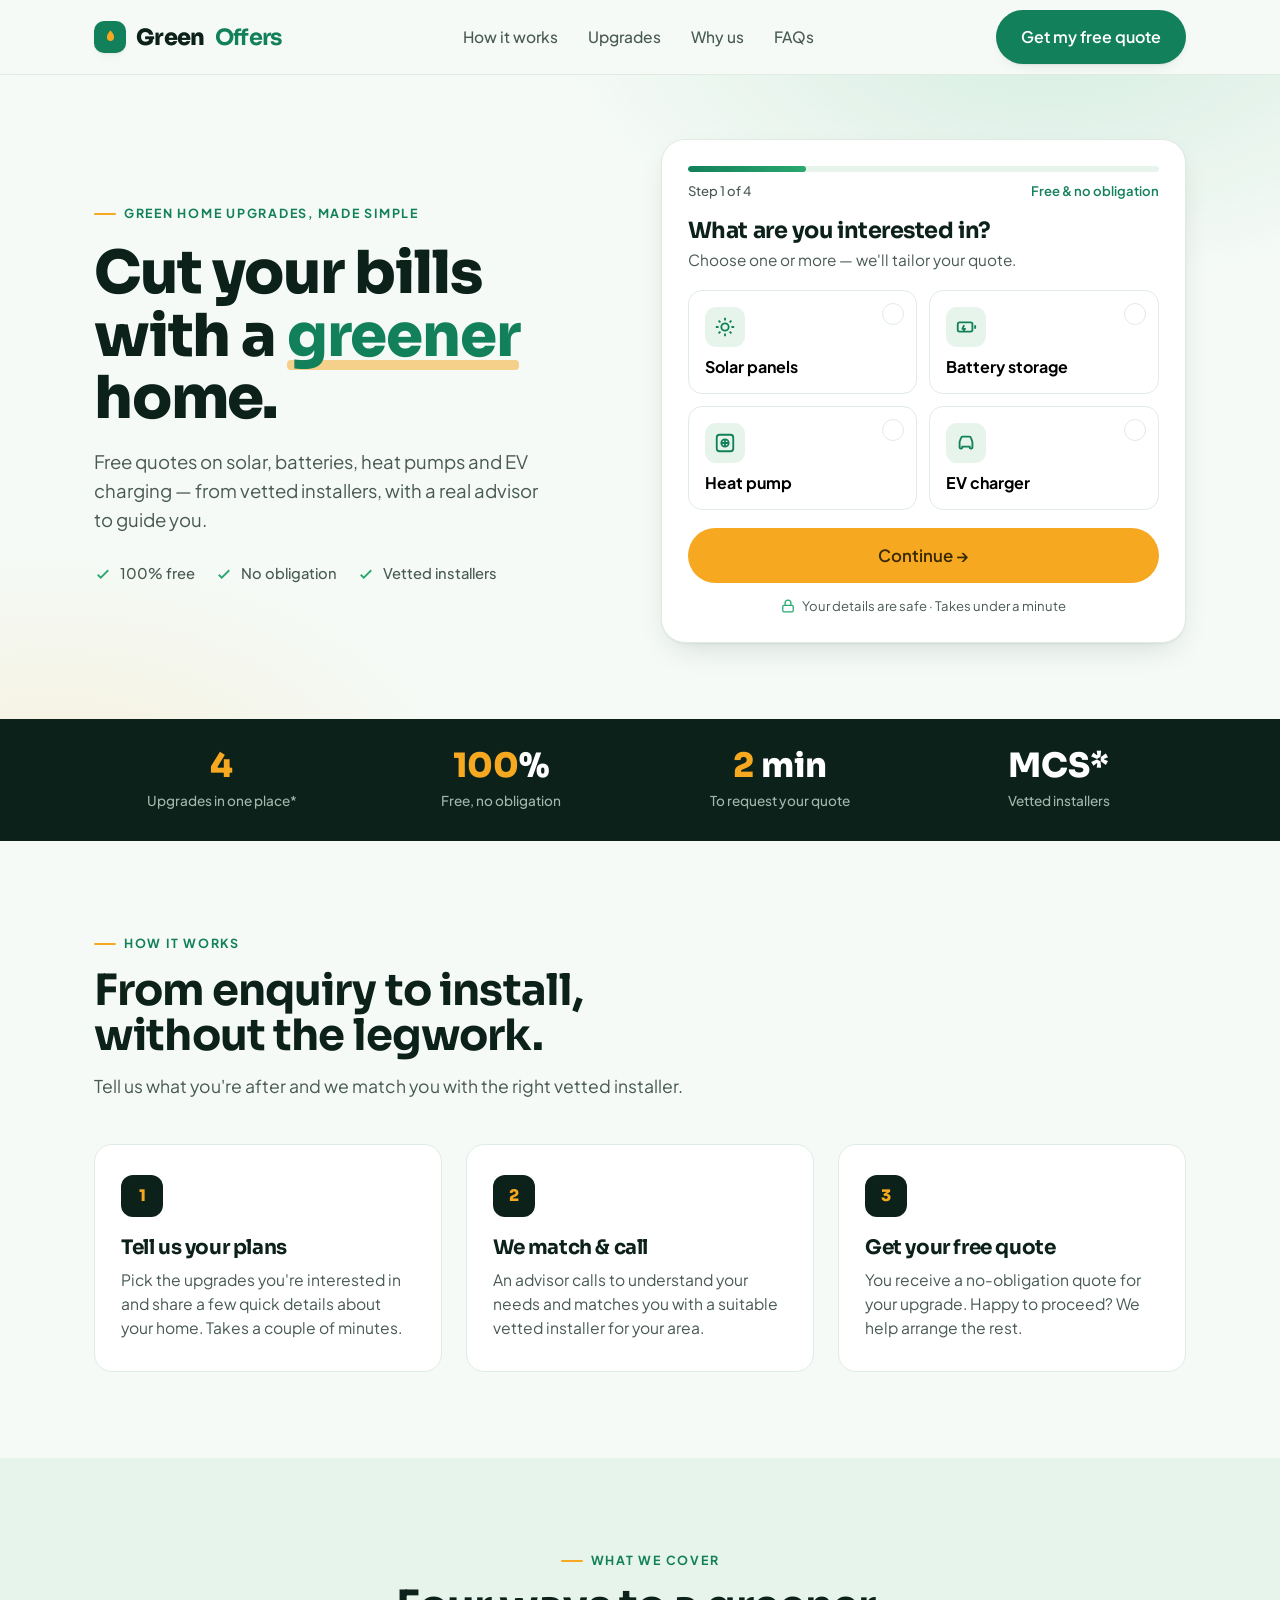
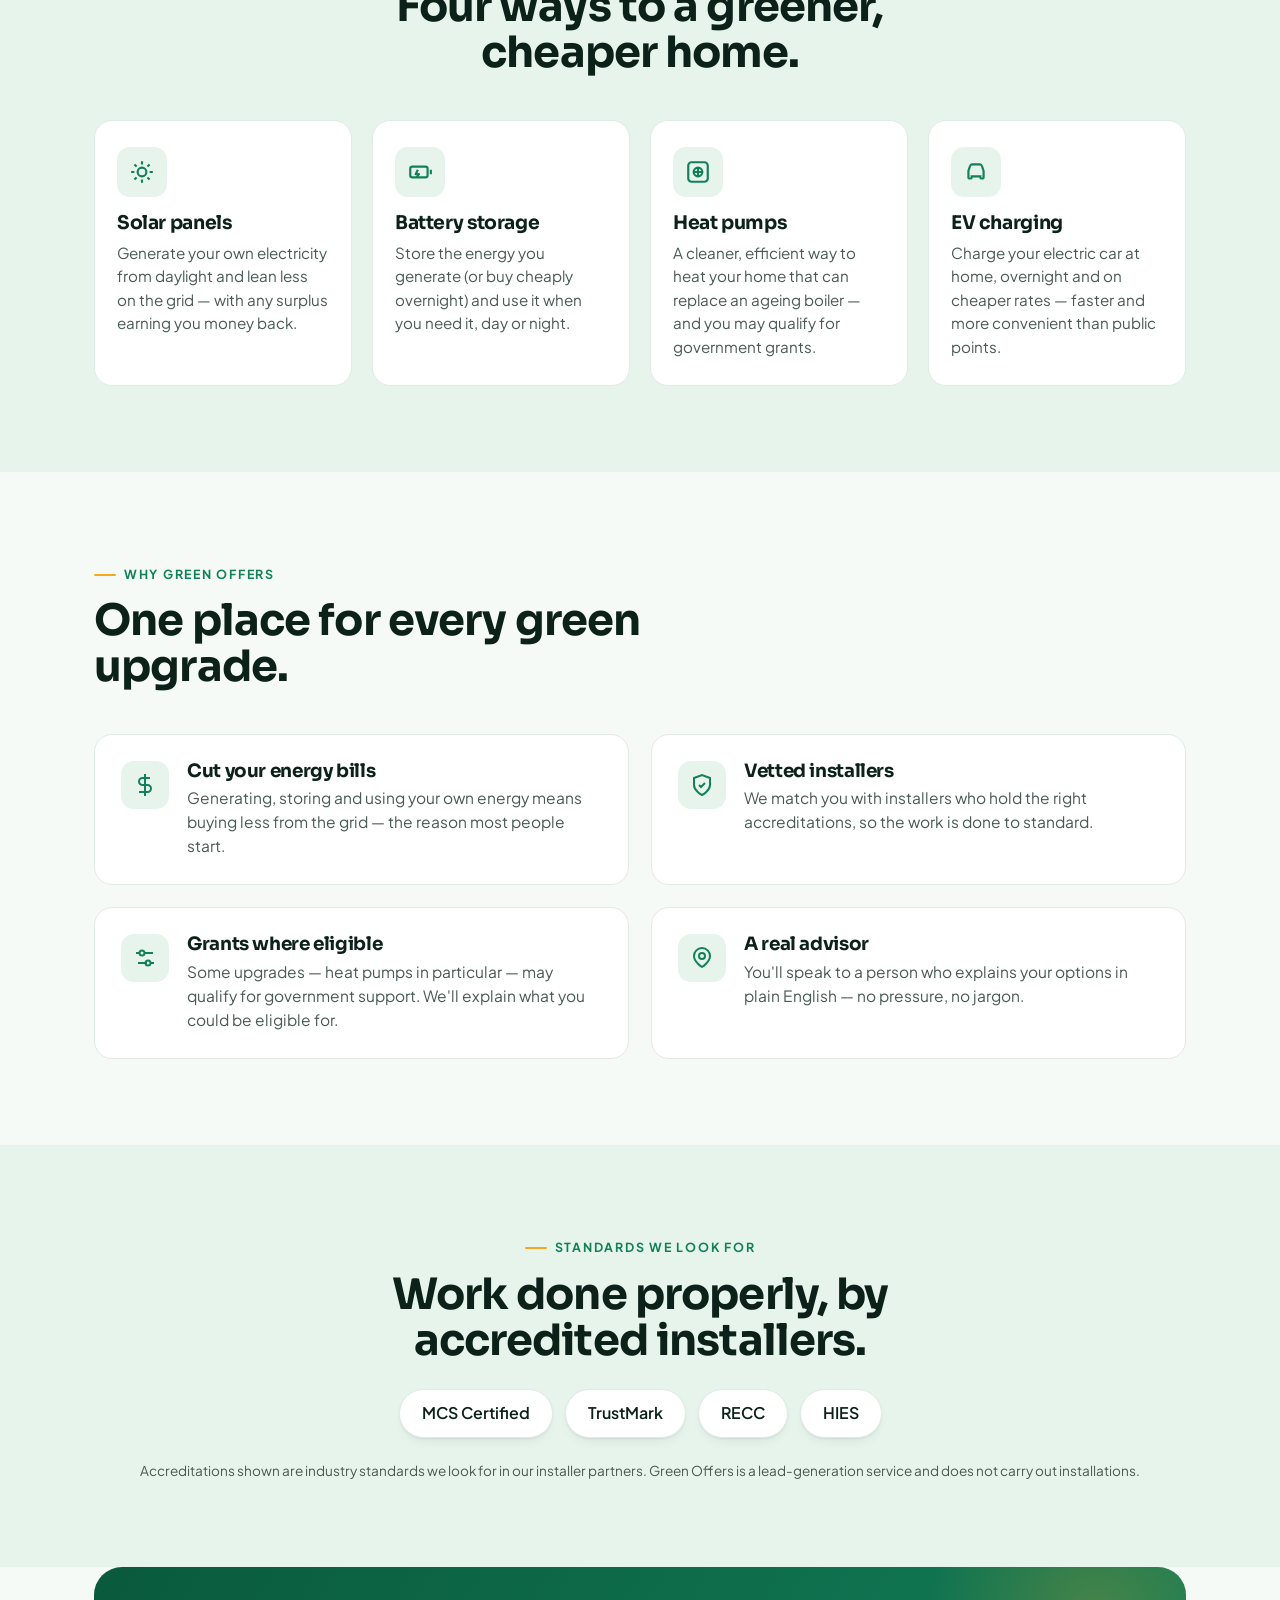
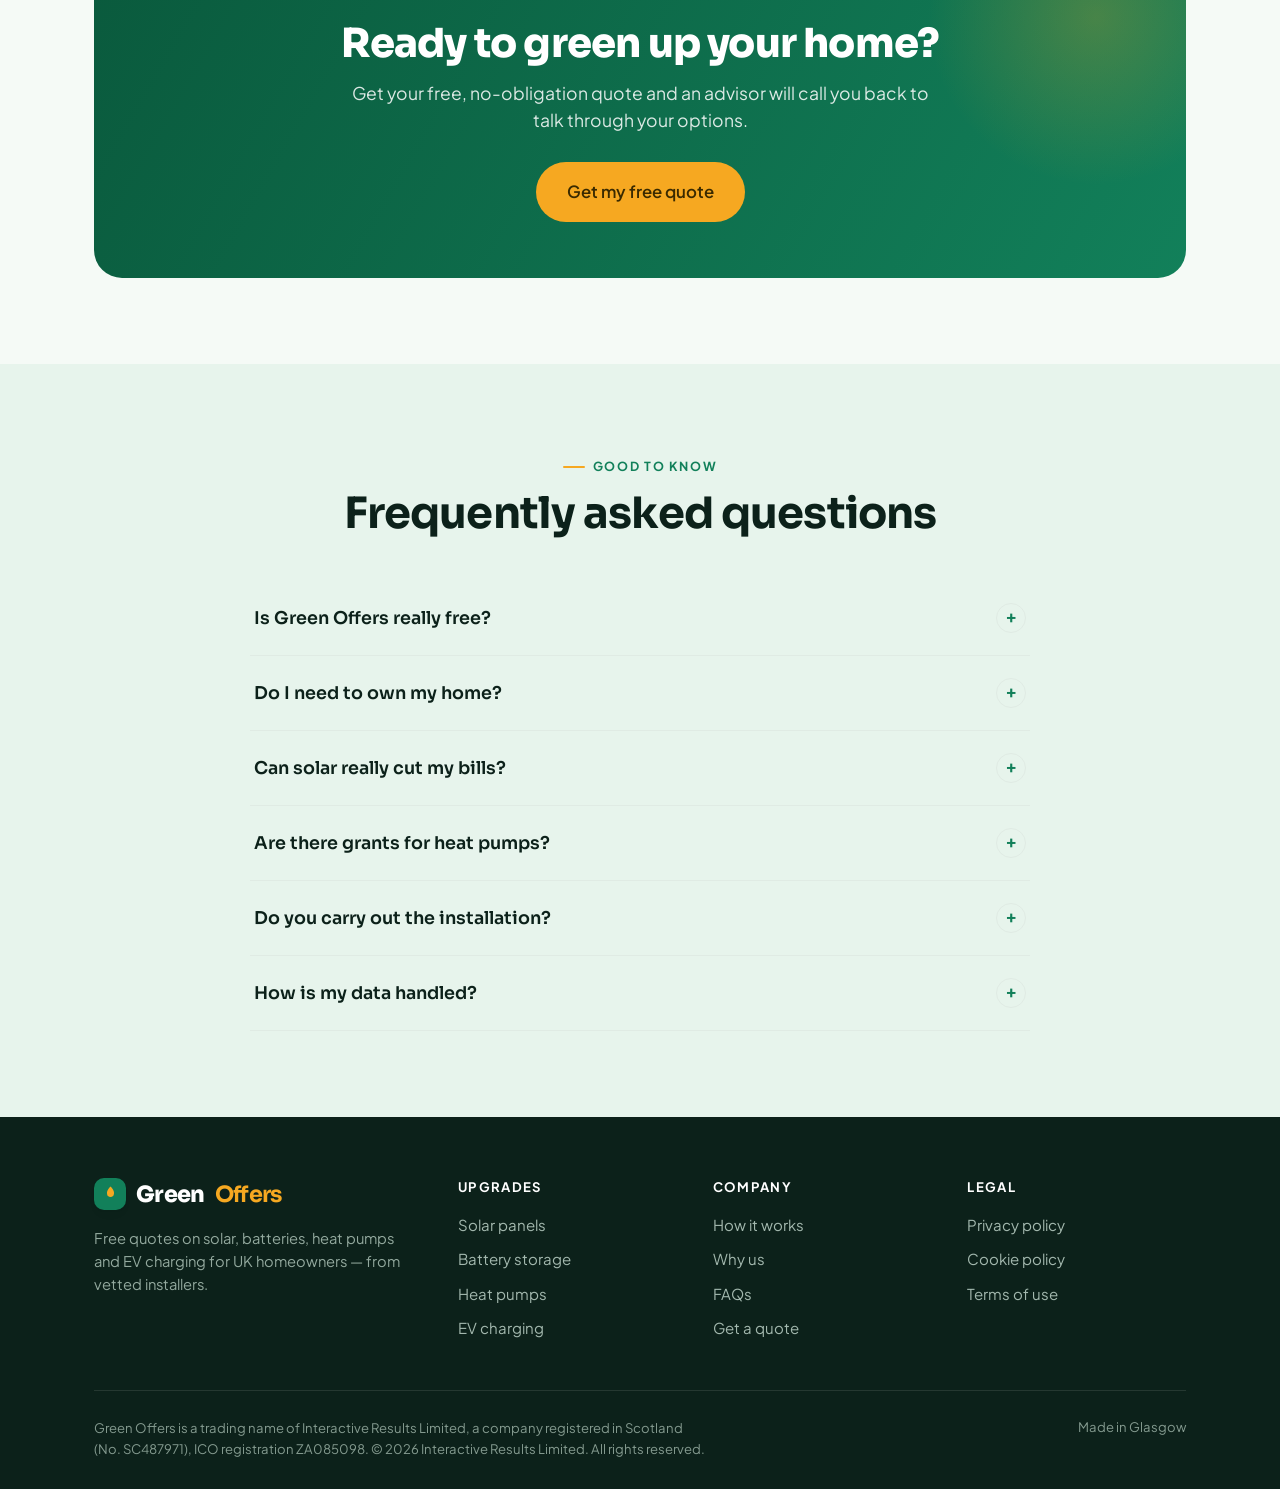
==== commit 5cb13fab: "Add files via upload" ====
--- a/index.html
+++ b/index.html
@@ -274,8 +274,33 @@
   }
   @media(prefers-reduced-motion:reduce){*{animation:none!important;transition:none!important;scroll-behavior:auto!important}.reveal{opacity:1;transform:none}}
 </style>
-</head>
-<body>
+<!-- ===== Google Ads conversion tracking =====
+     TO ACTIVATE (after you create the "Lead – quote submitted" conversion action in Google Ads):
+       1. Replace AW-XXXXXXXXXX below with your Conversion ID.
+       2. Replace CONVERSION_LABEL below with that action's label.
+     Until both are set, this stays dormant and the site runs normally. -->
+<script>
+  window.GADS_ID = 'AW-XXXXXXXXXX';
+  window.GADS_LABEL = 'CONVERSION_LABEL';
+  (function(){
+    var active = window.GADS_ID && window.GADS_ID.indexOf('X') === -1;
+    if(!active) return;
+    var s = document.createElement('script'); s.async = true;
+    s.src = 'https://www.googletagmanager.com/gtag/js?id=' + window.GADS_ID;
+    document.head.appendChild(s);
+    window.dataLayer = window.dataLayer || [];
+    window.gtag = function(){ dataLayer.push(arguments); };
+    gtag('js', new Date());
+    gtag('config', window.GADS_ID);
+  })();
+  window.fireLeadConversion = function(){
+    if(window.gtag && window.GADS_ID && window.GADS_ID.indexOf('X') === -1
+       && window.GADS_LABEL && window.GADS_LABEL !== 'CONVERSION_LABEL'){
+      gtag('event', 'conversion', { send_to: window.GADS_ID + '/' + window.GADS_LABEL });
+    }
+  };
+</script>
+</head><body>
 
 <header>
   <div class="wrap nav">
@@ -304,8 +329,8 @@
   <div class="wrap hero-grid">
     <div class="hero-copy reveal">
       <span class="eyebrow">Green home upgrades, made simple</span>
-      <h1>Cut your bills with a <em>greener</em> home.</h1>
-      <p class="lead">Free quotes on solar, batteries, heat pumps and EV charging — from vetted installers, with a real advisor to guide you.</p>
+      <h1 id="heroTitle">Cut your bills with a <em>greener</em> home.</h1>
+      <p class="lead" id="heroLead">Free quotes on solar, batteries, heat pumps and EV charging — from vetted installers, with a real advisor to guide you.</p>
       <div class="trust-row">
         <span><svg width="18" height="18" viewBox="0 0 24 24" fill="none" stroke="currentColor" stroke-width="2.4"><path d="m5 13 4 4L19 7"/></svg> 100% free</span>
         <span><svg width="18" height="18" viewBox="0 0 24 24" fill="none" stroke="currentColor" stroke-width="2.4"><path d="m5 13 4 4L19 7"/></svg> No obligation</span>
@@ -577,21 +602,6 @@
       <span class="chip">HIES</span>
     </div>
     <p class="sup-note reveal">Accreditations shown are industry standards we look for in our installer partners. Green Offers is a lead-generation service and does not carry out installations.</p>
-  </div>
-</section>
-
-<!-- TESTIMONIALS -->
-<section class="section">
-  <div class="wrap">
-    <div class="section-head center reveal">
-      <span class="eyebrow" style="justify-content:center">What customers say</span>
-      <h2>Greener homes, smaller bills.</h2>
-    </div>
-    <div class="quotes">
-      <div class="quote reveal"><div class="stars" aria-label="5 out of 5">★★★★★</div><p>"Wanted solar and a battery — one call and they sorted a quote from a proper installer. Really straightforward."</p><div class="who"><span class="av">JM</span><div><b>Janet M.</b><span>Homeowner</span></div></div></div>
-      <div class="quote reveal"><div class="stars" aria-label="5 out of 5">★★★★★</div><p>"The advisor talked me through the heat pump grant and what my home needed. No pressure at all."</p><div class="who"><span class="av">DR</span><div><b>David R.</b><span>Homeowner</span></div></div></div>
-      <div class="quote reveal"><div class="stars" aria-label="5 out of 5">★★★★★</div><p>"Booked a home EV charger through them. Quick, easy, and cheaper than I expected."</p><div class="who"><span class="av">SK</span><div><b>Sarah K.</b><span>Homeowner</span></div></div></div>
-    </div>
   </div>
 </section>
 
@@ -759,6 +769,34 @@
     });
   });
 
+  // pre-select product(s) from the URL (?product=solar) for ad message-match
+  (function(){
+    const raw = new URLSearchParams(location.search).get('product') || new URLSearchParams(location.search).get('products') || '';
+    const alias = { solar:'solar', pv:'solar', battery:'battery', storage:'battery',
+                    heatpump:'heatpump', 'heat-pump':'heatpump', heat_pump:'heatpump', ashp:'heatpump',
+                    ev:'ev', evcharger:'ev', 'ev-charger':'ev', charger:'ev' };
+    const picked = raw.split(',').map(s=>alias[s.trim().toLowerCase()]).filter(Boolean);
+    if(!picked.length) return;
+    picked.forEach(code=>{
+      selectedProducts.add(code);
+      const tile = document.querySelector('.ptile[data-product="'+code+'"]');
+      if(tile) tile.classList.add('selected');
+    });
+    const hint = document.getElementById('qwProdHint'); if(hint) hint.hidden = true;
+    // tailor the hero to match the ad when a single product is specified
+    if(picked.length === 1){
+      const H = {
+        solar:    { t:'Cut your bills with <em>solar panels</em>.', l:'Free, no-obligation solar quotes from vetted installers — with a real advisor to guide you.' },
+        battery:  { t:'Store your energy with a <em>home battery</em>.', l:'Free, no-obligation battery storage quotes from vetted installers — with a real advisor to guide you.' },
+        heatpump: { t:'A warmer home with a <em>heat pump</em>.', l:'Free, no-obligation heat pump quotes from vetted installers — you may qualify for a government grant.' },
+        ev:       { t:'Charge your EV at home for <em>less</em>.', l:'Free, no-obligation EV charger quotes from vetted installers — with a real advisor to guide you.' }
+      }[picked[0]];
+      const ht = document.getElementById('heroTitle'); const hl = document.getElementById('heroLead');
+      if(H && ht) ht.innerHTML = H.t;
+      if(H && hl) hl.textContent = H.l;
+    }
+  })();
+
   // show/hide branch fields for step 3 based on chosen products
   function syncBranchFields(){
     document.querySelectorAll('.qw-branch').forEach(f=>{
@@ -928,6 +966,7 @@
       qForm.style.display='none'; qBar.style.width='100%'; qStepLabel.textContent='Done';
       const sh=document.querySelector('.qw-savehint'); if(sh) sh.style.display='none';
       qSuccess.classList.add('show');
+      if(window.fireLeadConversion) window.fireLeadConversion();
       document.getElementById('quote').scrollIntoView({behavior:reduceMotion?'auto':'smooth',block:'center'});
     }catch(err){
       qSubmit.disabled=false; qSubmit.textContent='Get my quote →';
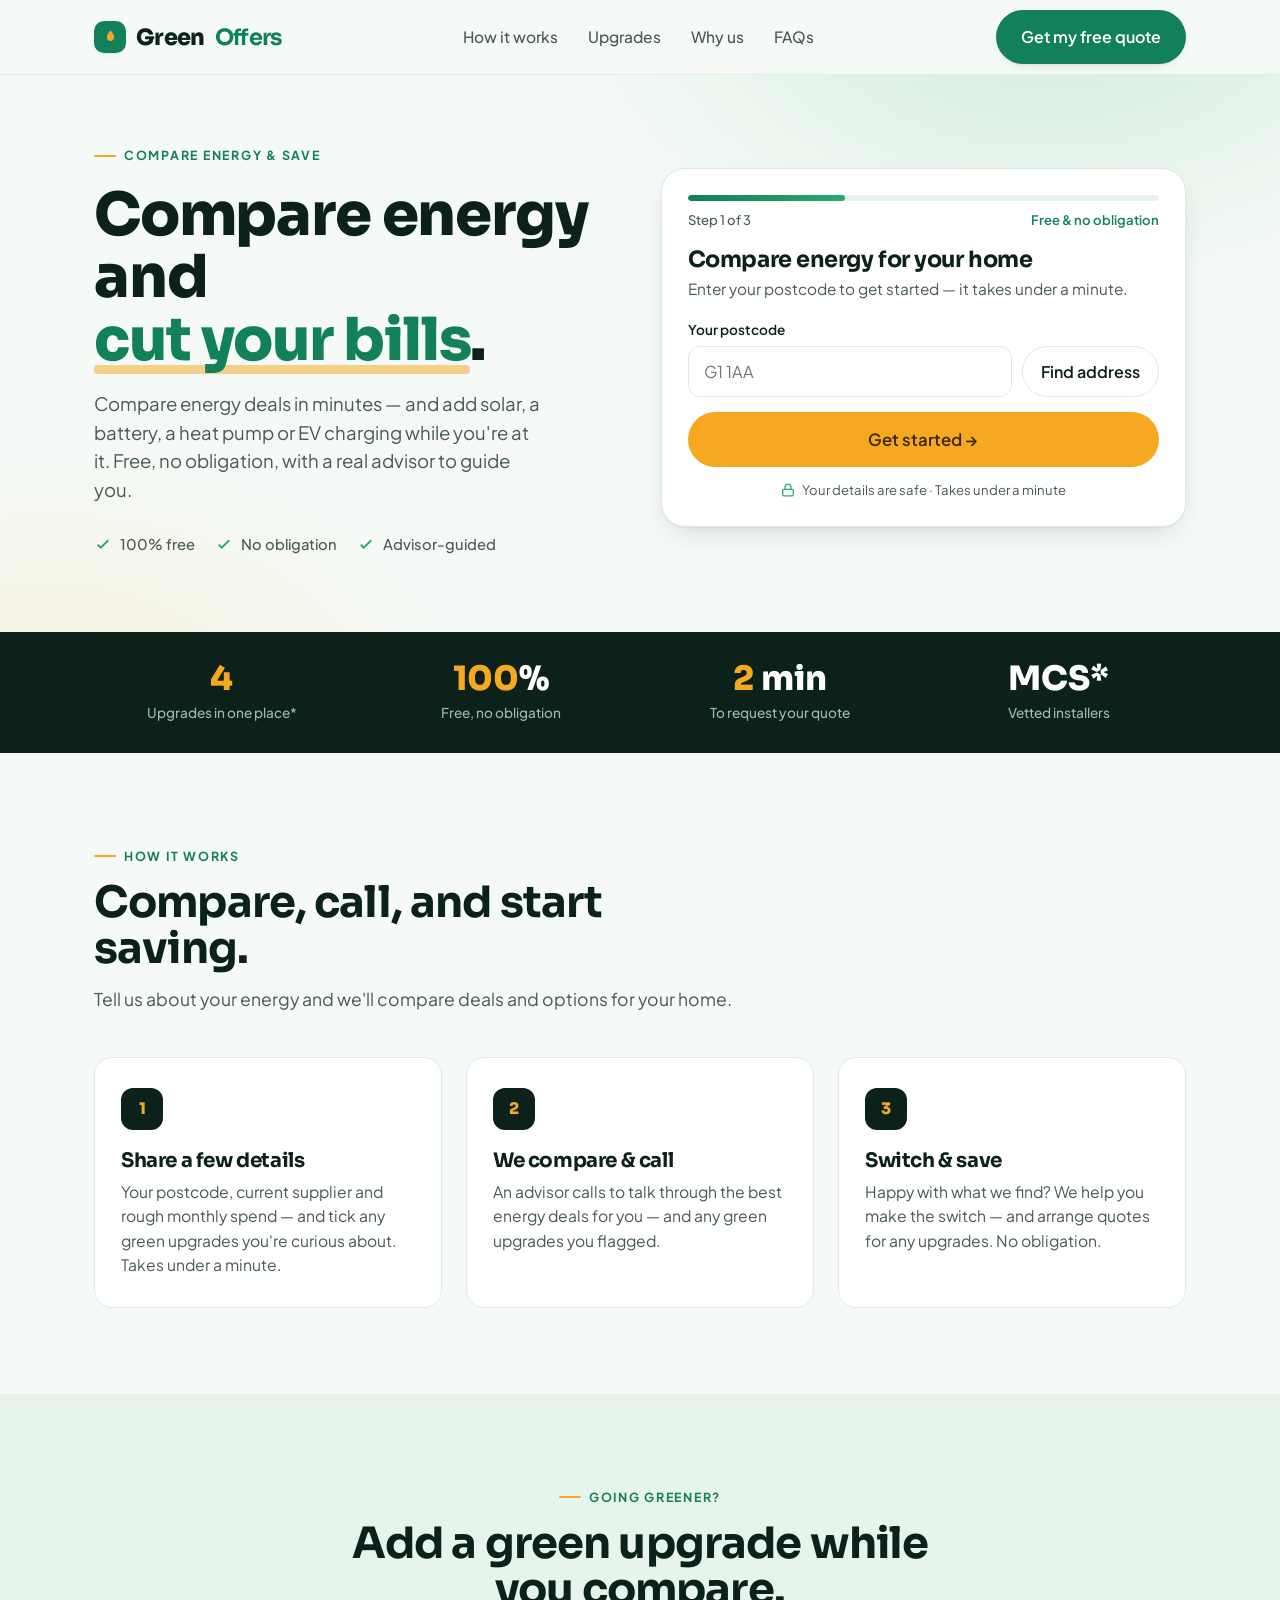
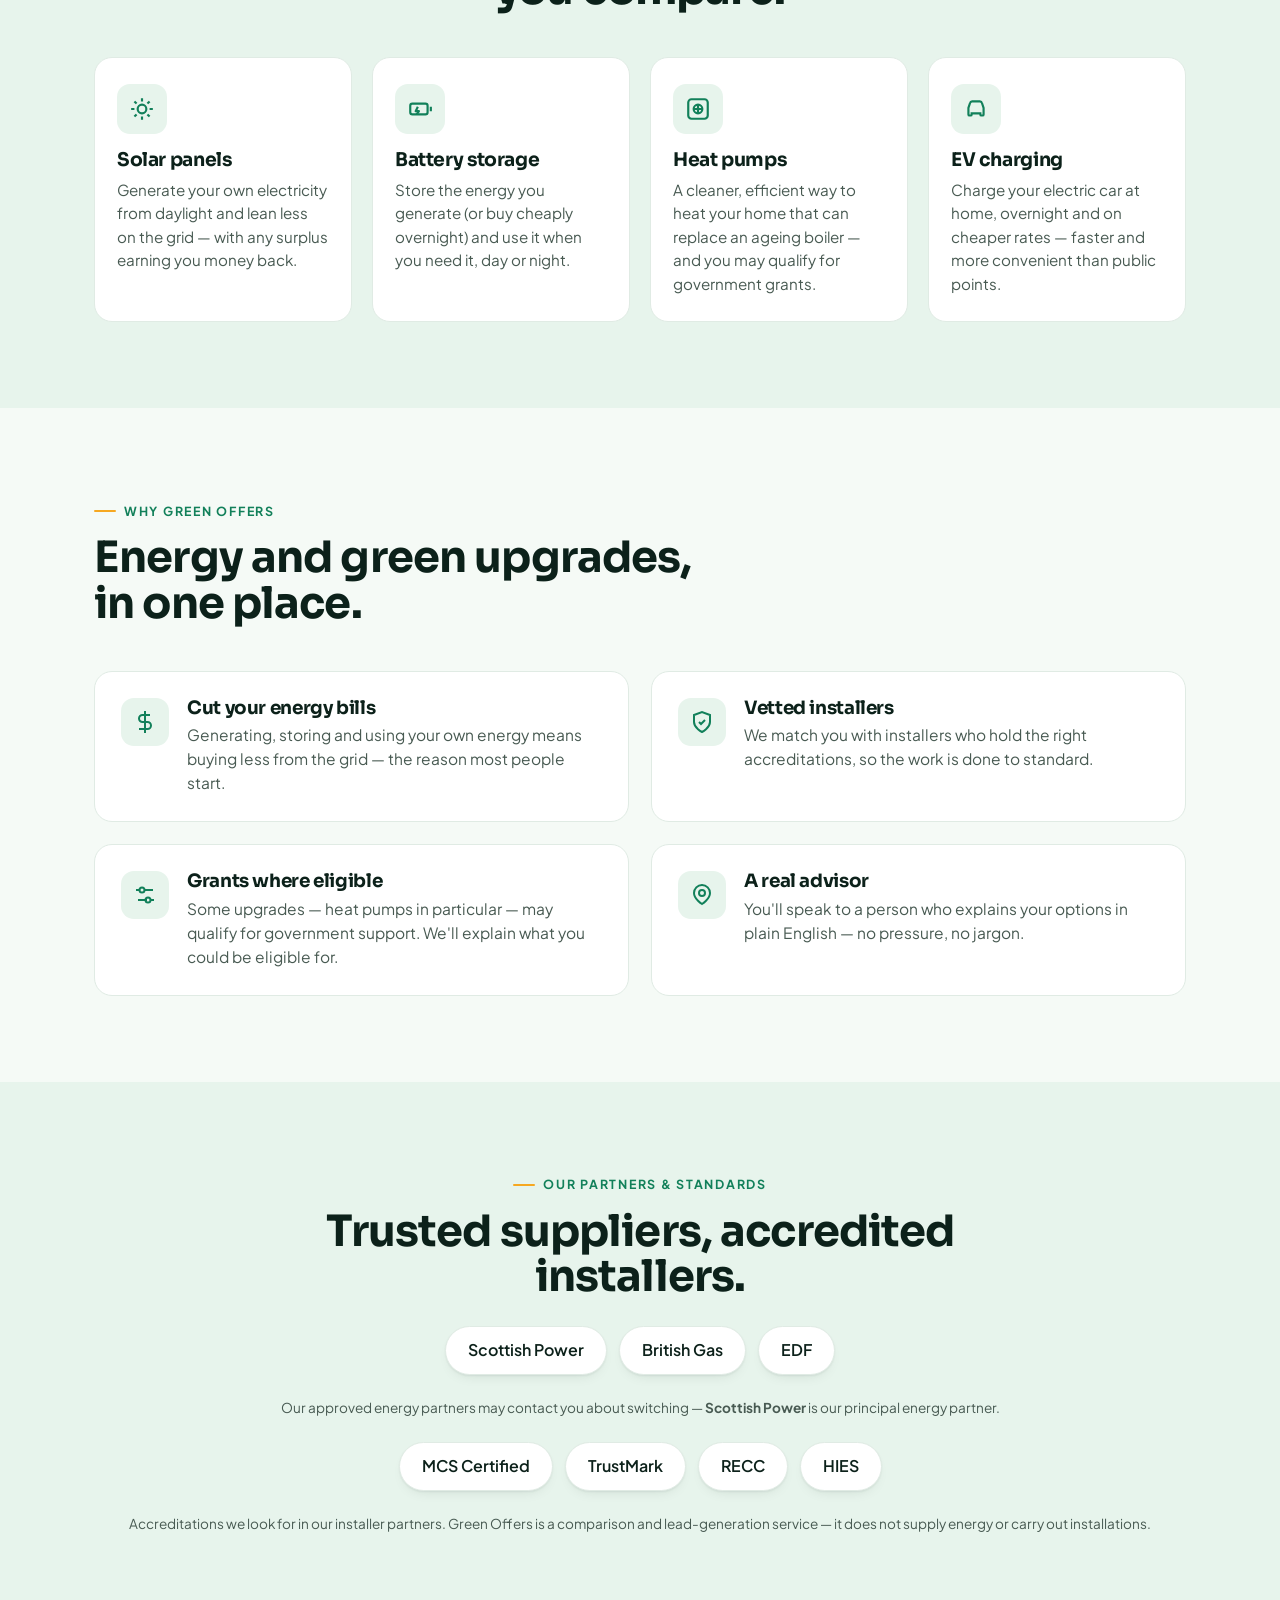
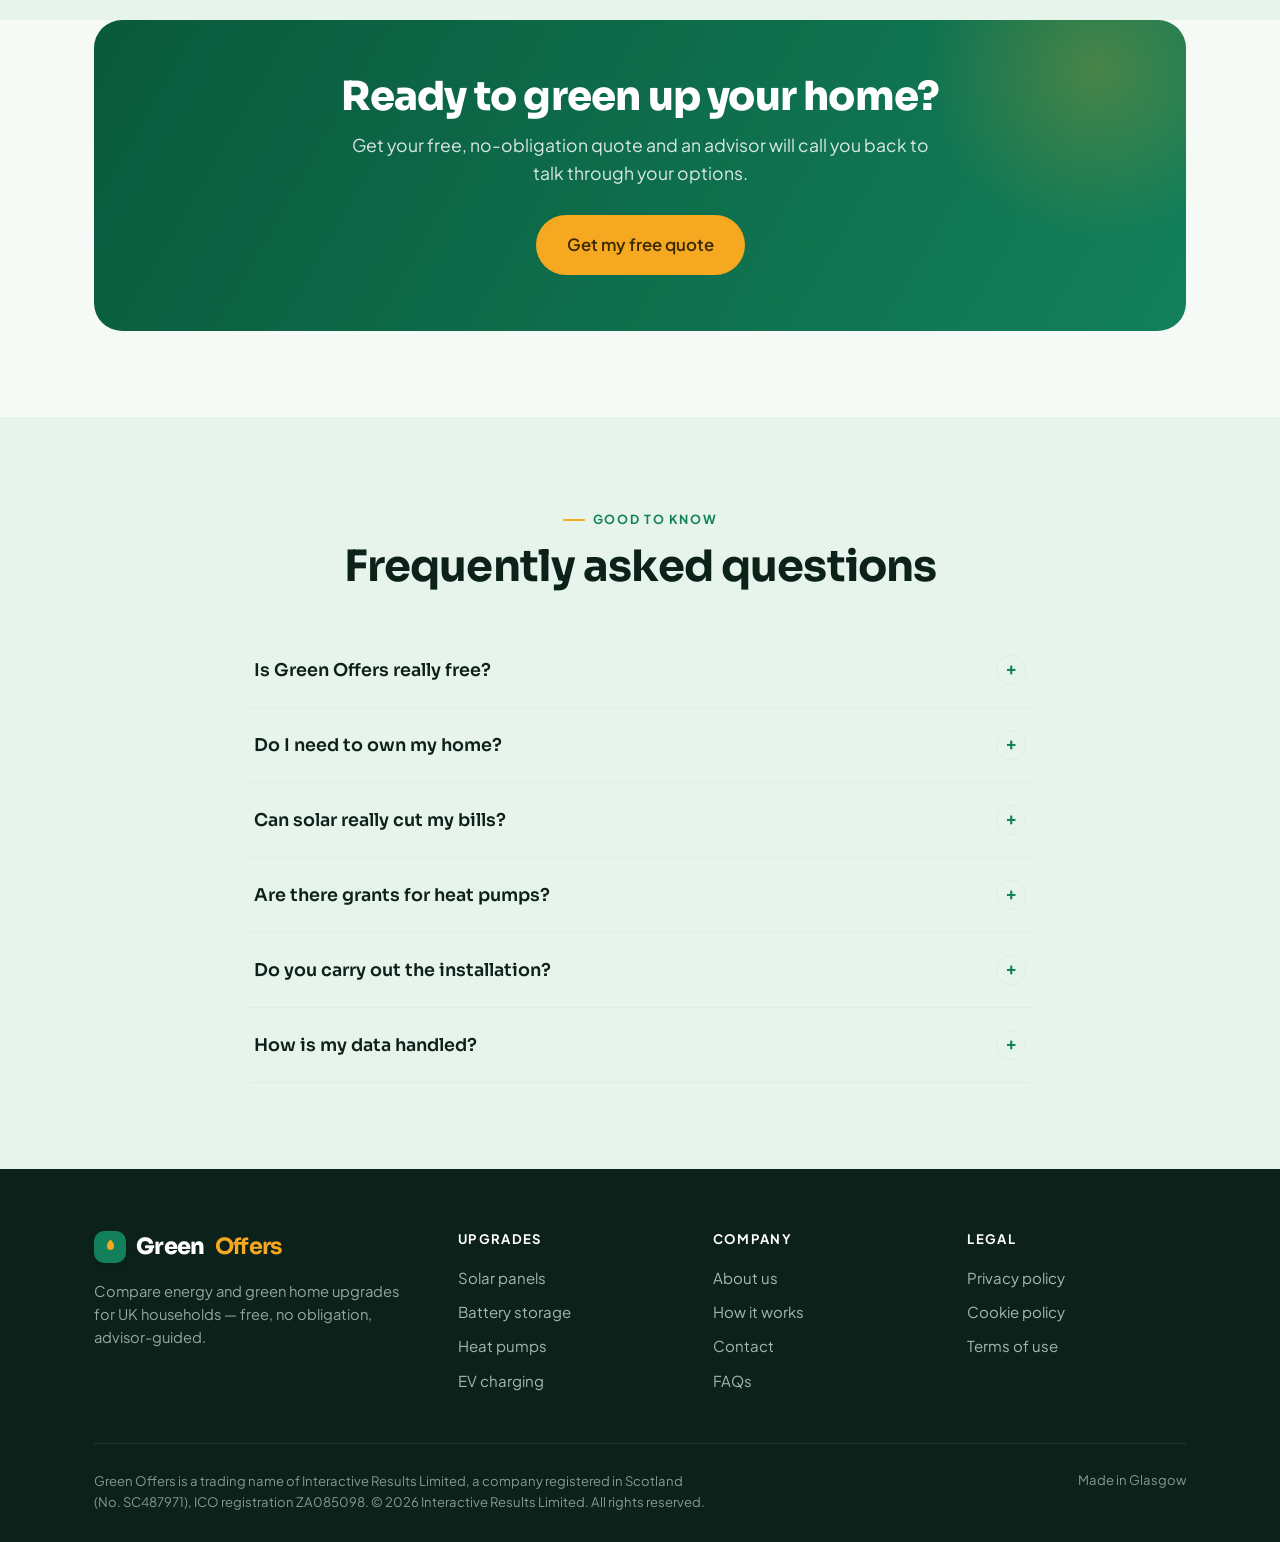
==== commit c0a07b7c: "Add files via upload" ====
--- a/index.html
+++ b/index.html
@@ -3,8 +3,8 @@
 <head>
 <meta charset="UTF-8" />
 <meta name="viewport" content="width=device-width, initial-scale=1.0" />
-<title>Green Offers — Solar, batteries, heat pumps & EV charging</title>
-<meta name="description" content="Green Offers helps UK homeowners get free quotes on solar panels, battery storage, heat pumps and EV charging — with vetted installers. Free, no obligation." />
+<title>Green Offers — Compare energy & green home upgrades</title>
+<meta name="description" content="Compare energy deals and cut your bills with Green Offers — plus optional solar, battery, heat pump and EV charger quotes. Free, no obligation, advisor-guided." />
 
 <!-- ============================================================
      API: this site uses Cloudflare Pages Functions in the repo:
@@ -122,6 +122,12 @@
   .qw-lookup .btn{flex:none;padding:13px 18px}
   .qw-addr-wrap{margin-top:14px}
   .qw-lookup-msg{font-size:.83rem;color:var(--ink-soft);margin-top:10px}
+  .qw-optins{margin:6px 0 16px;padding:14px 15px;border:1px dashed var(--line);border-radius:12px;background:var(--mint)}
+  .qw-optins-label{font-size:.9rem;font-weight:600;margin-bottom:10px}
+  .qw-chips{display:flex;flex-wrap:wrap;gap:8px}
+  .qchip{font-family:inherit;font-size:.9rem;font-weight:600;padding:9px 14px;border-radius:999px;border:1.5px solid var(--line);background:#fff;color:var(--ink);cursor:pointer;transition:background .15s,border-color .15s,color .15s}
+  .qchip:hover{border-color:var(--brand-bright)}
+  .qchip.selected{background:var(--brand);color:#fff;border-color:var(--brand)}
   .qw-next{width:100%}
   .qw-actions{display:flex;align-items:center;gap:12px;margin-top:6px}
   .qw-actions .btn{flex:1}
@@ -280,8 +286,8 @@
        2. Replace CONVERSION_LABEL below with that action's label.
      Until both are set, this stays dormant and the site runs normally. -->
 <script>
-  window.GADS_ID = 'AW-XXXXXXXXXX';
-  window.GADS_LABEL = 'CONVERSION_LABEL';
+  window.GADS_ID = 'AW-18355958769';
+  window.GADS_LABEL = 'rby9COm8rNgcEPHn5rBE';
   (function(){
     var active = window.GADS_ID && window.GADS_ID.indexOf('X') === -1;
     if(!active) return;
@@ -328,13 +334,13 @@
 <section class="hero">
   <div class="wrap hero-grid">
     <div class="hero-copy reveal">
-      <span class="eyebrow">Green home upgrades, made simple</span>
-      <h1 id="heroTitle">Cut your bills with a <em>greener</em> home.</h1>
-      <p class="lead" id="heroLead">Free quotes on solar, batteries, heat pumps and EV charging — from vetted installers, with a real advisor to guide you.</p>
+      <span class="eyebrow">Compare energy &amp; save</span>
+      <h1 id="heroTitle">Compare energy and <em>cut your bills</em>.</h1>
+      <p class="lead" id="heroLead">Compare energy deals in minutes — and add solar, a battery, a heat pump or EV charging while you're at it. Free, no obligation, with a real advisor to guide you.</p>
       <div class="trust-row">
         <span><svg width="18" height="18" viewBox="0 0 24 24" fill="none" stroke="currentColor" stroke-width="2.4"><path d="m5 13 4 4L19 7"/></svg> 100% free</span>
         <span><svg width="18" height="18" viewBox="0 0 24 24" fill="none" stroke="currentColor" stroke-width="2.4"><path d="m5 13 4 4L19 7"/></svg> No obligation</span>
-        <span><svg width="18" height="18" viewBox="0 0 24 24" fill="none" stroke="currentColor" stroke-width="2.4"><path d="m5 13 4 4L19 7"/></svg> Vetted installers</span>
+        <span><svg width="18" height="18" viewBox="0 0 24 24" fill="none" stroke="currentColor" stroke-width="2.4"><path d="m5 13 4 4L19 7"/></svg> Advisor-guided</span>
       </div>
     </div>
 
@@ -342,45 +348,14 @@
     <div class="quote-wizard reveal" id="quote">
       <div class="qw-head">
         <div class="qw-progress" aria-hidden="true"><span class="qw-bar" id="qwBar"></span></div>
-        <div class="qw-meta"><span id="qwStepLabel">Step 1 of 4</span><span class="qw-savehint">Free &amp; no obligation</span></div>
+        <div class="qw-meta"><span id="qwStepLabel">Step 1 of 3</span><span class="qw-savehint">Free &amp; no obligation</span></div>
       </div>
 
-      <form id="quoteForm" novalidate>
-        <!-- STEP 1: products -->
+            <form id="quoteForm" novalidate>
+        <!-- STEP 1: postcode -->
         <div class="qw-step is-active" data-step="1">
-          <h3 class="qw-title">What are you interested in?</h3>
-          <p class="qw-sub">Choose one or more — we'll tailor your quote.</p>
-          <div class="qw-products">
-            <button type="button" class="ptile" data-product="solar">
-              <span class="pcheck"><svg width="13" height="13" viewBox="0 0 24 24" fill="none" stroke="currentColor" stroke-width="3"><path d="m5 13 4 4L19 7"/></svg></span>
-              <span class="pic"><svg width="22" height="22" viewBox="0 0 24 24" fill="none" stroke="currentColor" stroke-width="2"><circle cx="12" cy="12" r="4"/><path d="M12 2v3M12 19v3M2 12h3M19 12h3M5 5l2 2M17 17l2 2M19 5l-2 2M7 17l-2 2"/></svg></span>
-              <span class="pname">Solar panels</span>
-            </button>
-            <button type="button" class="ptile" data-product="battery">
-              <span class="pcheck"><svg width="13" height="13" viewBox="0 0 24 24" fill="none" stroke="currentColor" stroke-width="3"><path d="m5 13 4 4L19 7"/></svg></span>
-              <span class="pic"><svg width="22" height="22" viewBox="0 0 24 24" fill="none" stroke="currentColor" stroke-width="2"><rect x="3" y="7" width="16" height="10" rx="2"/><path d="M22 10v4M10 10l-2 4h3l-2 3" stroke-linejoin="round"/></svg></span>
-              <span class="pname">Battery storage</span>
-            </button>
-            <button type="button" class="ptile" data-product="heatpump">
-              <span class="pcheck"><svg width="13" height="13" viewBox="0 0 24 24" fill="none" stroke="currentColor" stroke-width="3"><path d="m5 13 4 4L19 7"/></svg></span>
-              <span class="pic"><svg width="22" height="22" viewBox="0 0 24 24" fill="none" stroke="currentColor" stroke-width="2"><rect x="3" y="3" width="18" height="18" rx="3"/><circle cx="12" cy="12" r="4"/><path d="M12 8v8M8 12h8"/></svg></span>
-              <span class="pname">Heat pump</span>
-            </button>
-            <button type="button" class="ptile" data-product="ev">
-              <span class="pcheck"><svg width="13" height="13" viewBox="0 0 24 24" fill="none" stroke="currentColor" stroke-width="3"><path d="m5 13 4 4L19 7"/></svg></span>
-              <span class="pic"><svg width="22" height="22" viewBox="0 0 24 24" fill="none" stroke="currentColor" stroke-width="2"><path d="M5 11l1.5-4.5A2 2 0 0 1 8.4 5h7.2a2 2 0 0 1 1.9 1.5L19 11v6a1 1 0 0 1-1 1h-1a1 1 0 0 1-1-1v-1H8v1a1 1 0 0 1-1 1H6a1 1 0 0 1-1-1Z"/><path d="M7 14h.01M17 14h.01"/></svg></span>
-              <span class="pname">EV charger</span>
-            </button>
-          </div>
-          <p class="qw-hint" id="qwProdHint" hidden>Please pick at least one.</p>
-          <button type="button" class="btn btn-accent btn-lg qw-next" data-next="2" style="margin-top:10px">Continue →</button>
-          <p class="qw-trust"><svg width="14" height="14" viewBox="0 0 24 24" fill="none" stroke="currentColor" stroke-width="2.2"><rect x="3" y="11" width="18" height="11" rx="2"/><path d="M7 11V7a5 5 0 0 1 10 0v4"/></svg> Your details are safe · Takes under a minute</p>
-        </div>
-
-        <!-- STEP 2: postcode -->
-        <div class="qw-step" data-step="2">
-          <h3 class="qw-title">Where's the property?</h3>
-          <p class="qw-sub">Enter your postcode and pick your address.</p>
+          <h3 class="qw-title">Compare energy for your home</h3>
+          <p class="qw-sub">Enter your postcode to get started — it takes under a minute.</p>
           <div class="qw-field">
             <label for="qpostcode">Your postcode</label>
             <div class="qw-lookup">
@@ -394,82 +369,44 @@
             </div>
             <p class="qw-lookup-msg" id="qwLookupMsg" hidden></p>
           </div>
+          <button type="button" class="btn btn-accent btn-lg qw-next" data-next="2">Get started →</button>
+          <p class="qw-trust"><svg width="14" height="14" viewBox="0 0 24 24" fill="none" stroke="currentColor" stroke-width="2.2"><rect x="3" y="11" width="18" height="11" rx="2"/><path d="M7 11V7a5 5 0 0 1 10 0v4"/></svg> Your details are safe · Takes under a minute</p>
+        </div>
+
+        <!-- STEP 2: energy -->
+        <div class="qw-step" data-step="2">
+          <h3 class="qw-title">Your energy</h3>
+          <p class="qw-sub">Two quick details so we can compare the right deals.</p>
+          <div class="qw-field">
+            <label for="qsupplier">Current energy supplier</label>
+            <select id="qsupplier" name="current_supplier">
+              <option value="">Select…</option>
+              <option>British Gas</option><option>Scottish Power</option><option>EDF</option>
+              <option>E.ON Next</option><option>Octopus Energy</option><option>OVO</option>
+              <option>SSE</option><option>Utilita</option><option>Shell Energy</option>
+              <option>So Energy</option><option>Other / not sure</option>
+            </select>
+            <div class="err-msg" data-for="qsupplier">Please choose your supplier.</div>
+          </div>
+          <div class="qw-field">
+            <label for="qspend">Typical monthly energy spend</label>
+            <select id="qspend" name="monthly_bill">
+              <option value="">Select…</option>
+              <option>Under £80</option><option>£80–£120</option><option>£120–£180</option>
+              <option>£180–£250</option><option>Over £250</option>
+            </select>
+            <div class="err-msg" data-for="qspend">Please choose a range.</div>
+          </div>
           <div class="qw-actions">
             <button type="button" class="qw-back" data-back="1">← Back</button>
             <button type="button" class="btn btn-primary btn-lg qw-next" data-next="3">Continue</button>
           </div>
         </div>
 
-        <!-- STEP 3: about your home -->
+        <!-- STEP 3: contact + green opt-ins -->
         <div class="qw-step" data-step="3">
-          <h3 class="qw-title">About your home</h3>
-          <p class="qw-sub">A few quick details so we match the right installer.</p>
-
-          <div class="qw-field">
-            <label for="qowner">Do you own your home?</label>
-            <select id="qowner" name="homeowner">
-              <option value="">Select…</option>
-              <option value="Yes">Yes, I own it</option>
-              <option value="No">No, I rent</option>
-            </select>
-            <div class="err-msg" data-for="qowner">Please let us know.</div>
-          </div>
-
-          <div class="qw-gate" id="qwGate">
-            <b>Thanks for your interest!</b> These upgrades need the property owner's go-ahead, so at the moment we can only help homeowners. If you own another property, or your landlord's on board, do come back to us.
-          </div>
-
-          <div id="qwHomeFields">
-            <div class="qw-field">
-              <label for="qproperty">Property type</label>
-              <select id="qproperty" name="property_type">
-                <option value="">Select…</option>
-                <option>Detached</option><option>Semi-detached</option><option>Terraced</option>
-                <option>Bungalow</option><option>Flat / apartment</option>
-              </select>
-              <div class="err-msg" data-for="qproperty">Please choose your property type.</div>
-            </div>
-
-            <div class="qw-field qw-branch" data-need="solar battery" hidden>
-              <label for="qbill">Typical monthly electricity bill</label>
-              <select id="qbill" name="monthly_bill">
-                <option value="">Select…</option>
-                <option>Under £80</option><option>£80–£120</option><option>£120–£180</option>
-                <option>£180–£250</option><option>Over £250</option>
-              </select>
-              <div class="err-msg" data-for="qbill">Please choose a range.</div>
-            </div>
-
-            <div class="qw-field qw-branch" data-need="heatpump" hidden>
-              <label for="qheating">Current heating type</label>
-              <select id="qheating" name="heating_type">
-                <option value="">Select…</option>
-                <option>Mains gas</option><option>Oil</option><option>LPG</option>
-                <option>Electric</option><option>Other / not sure</option>
-              </select>
-              <div class="err-msg" data-for="qheating">Please choose your heating type.</div>
-            </div>
-
-            <div class="qw-field qw-branch" data-need="ev" hidden>
-              <label for="qparking">Off-street parking (driveway/garage)?</label>
-              <select id="qparking" name="off_street_parking">
-                <option value="">Select…</option>
-                <option>Yes</option><option>No</option>
-              </select>
-              <div class="err-msg" data-for="qparking">Please let us know.</div>
-            </div>
-          </div>
-
-          <div class="qw-actions">
-            <button type="button" class="qw-back" data-back="2">← Back</button>
-            <button type="button" class="btn btn-primary btn-lg qw-next" data-next="4">Continue</button>
-          </div>
-        </div>
-
-        <!-- STEP 4: contact -->
-        <div class="qw-step" data-step="4">
           <h3 class="qw-title">Where shall we call you?</h3>
-          <p class="qw-sub">An advisor will call with your free quote.</p>
+          <p class="qw-sub">An advisor will call with the best deals we can find.</p>
           <div class="qw-field row2">
             <div class="qw-field">
               <label for="qname">First name</label>
@@ -492,13 +429,24 @@
             <input type="email" id="qemail" name="email" autocomplete="email" placeholder="jane@example.com" />
             <div class="err-msg" data-for="qemail">Please enter a valid email address.</div>
           </div>
+
+          <div class="qw-optins">
+            <p class="qw-optins-label">Also interested in a green upgrade? <span class="qw-opt">(optional)</span></p>
+            <div class="qw-chips">
+              <button type="button" class="qchip" data-product="solar">Solar panels</button>
+              <button type="button" class="qchip" data-product="battery">Battery storage</button>
+              <button type="button" class="qchip" data-product="heatpump">Heat pump</button>
+              <button type="button" class="qchip" data-product="ev">EV charger</button>
+            </div>
+          </div>
+
           <label class="consent">
             <input type="checkbox" id="qconsent" name="consent" />
-            <span>I agree to the <a href="#privacy" style="color:var(--brand);text-decoration:underline" onclick="event.preventDefault();event.stopPropagation();openPrivacy()">privacy policy</a> and agree to be contacted via phone from Green Offers' approved <span class="partners-tip" tabindex="0" role="button" aria-label="Approved partners: Scottish Power, British Gas, EDF">partners<span class="partners-pop">Scottish Power<br>British Gas<br>EDF</span></span>.</span>
+            <span>I agree to the <a href="#privacy" style="color:var(--brand);text-decoration:underline" onclick="event.preventDefault();event.stopPropagation();openPrivacy()">privacy policy</a> and agree to be contacted via phone from Green Offers' approved partners: Scottish Power, British Gas and EDF.</span>
           </label>
           <div class="err-msg" data-for="qconsent" style="margin:-6px 0 12px">Please tick to continue.</div>
           <div class="qw-actions">
-            <button type="button" class="qw-back" data-back="3">← Back</button>
+            <button type="button" class="qw-back" data-back="2">← Back</button>
             <button type="submit" class="btn btn-accent btn-lg" id="qwSubmit">Get my quote →</button>
           </div>
           <p class="qw-trust" style="text-align:center">Free · No obligation</p>
@@ -508,7 +456,7 @@
       <div class="qw-success" id="qwSuccess" role="status" aria-live="polite">
         <div class="check"><svg width="34" height="34" viewBox="0 0 24 24" fill="none" stroke="currentColor" stroke-width="2.4"><path d="m5 13 4 4L19 7"/></svg></div>
         <h3>Thanks, <span id="qwName">there</span>!</h3>
-        <p>Your free quote request is in. An advisor will call you shortly on the number you gave us.</p>
+        <p>Your request is in. Expect a call shortly from <strong>Scottish Power</strong> or one of our approved partners, on the number you gave us, to talk through your options.</p>
       </div>
     </div>
   </div>
@@ -529,13 +477,13 @@
   <div class="wrap">
     <div class="section-head reveal">
       <span class="eyebrow">How it works</span>
-      <h2>From enquiry to install, without the legwork.</h2>
-      <p>Tell us what you're after and we match you with the right vetted installer.</p>
+      <h2>Compare, call, and start saving.</h2>
+      <p>Tell us about your energy and we'll compare deals and options for your home.</p>
     </div>
     <div class="steps">
-      <div class="step reveal"><div class="step-no">1</div><h3>Tell us your plans</h3><p>Pick the upgrades you're interested in and share a few quick details about your home. Takes a couple of minutes.</p></div>
-      <div class="step reveal"><div class="step-no">2</div><h3>We match &amp; call</h3><p>An advisor calls to understand your needs and matches you with a suitable vetted installer for your area.</p></div>
-      <div class="step reveal"><div class="step-no">3</div><h3>Get your free quote</h3><p>You receive a no-obligation quote for your upgrade. Happy to proceed? We help arrange the rest.</p></div>
+      <div class="step reveal"><div class="step-no">1</div><h3>Share a few details</h3><p>Your postcode, current supplier and rough monthly spend — and tick any green upgrades you're curious about. Takes under a minute.</p></div>
+      <div class="step reveal"><div class="step-no">2</div><h3>We compare &amp; call</h3><p>An advisor calls to talk through the best energy deals for you — and any green upgrades you flagged.</p></div>
+      <div class="step reveal"><div class="step-no">3</div><h3>Switch &amp; save</h3><p>Happy with what we find? We help you make the switch — and arrange quotes for any upgrades. No obligation.</p></div>
     </div>
   </div>
 </section>
@@ -544,8 +492,8 @@
 <section class="section band-mint" id="upgrades">
   <div class="wrap">
     <div class="section-head center reveal">
-      <span class="eyebrow" style="justify-content:center">What we cover</span>
-      <h2>Four ways to a greener, cheaper home.</h2>
+      <span class="eyebrow" style="justify-content:center">Going greener?</span>
+      <h2>Add a green upgrade while you compare.</h2>
     </div>
     <div class="up-grid">
       <div class="up-card reveal">
@@ -577,7 +525,7 @@
   <div class="wrap">
     <div class="section-head reveal">
       <span class="eyebrow">Why Green Offers</span>
-      <h2>One place for every green upgrade.</h2>
+      <h2>Energy and green upgrades, in one place.</h2>
     </div>
     <div class="why-grid">
       <div class="why reveal"><div class="ic"><svg width="24" height="24" viewBox="0 0 24 24" fill="none" stroke="currentColor" stroke-width="2"><path d="M12 1v22M17 5H9.5a3.5 3.5 0 0 0 0 7h5a3.5 3.5 0 0 1 0 7H6"/></svg></div><div><h3>Cut your energy bills</h3><p>Generating, storing and using your own energy means buying less from the grid — the reason most people start.</p></div></div>
@@ -588,20 +536,26 @@
   </div>
 </section>
 
-<!-- ACCREDITATION -->
+<!-- PARTNERS & STANDARDS -->
 <section class="section band-mint">
   <div class="wrap">
     <div class="section-head center reveal" style="margin-bottom:26px">
-      <span class="eyebrow" style="justify-content:center">Standards we look for</span>
-      <h2>Work done properly, by accredited installers.</h2>
-    </div>
+      <span class="eyebrow" style="justify-content:center">Our partners &amp; standards</span>
+      <h2>Trusted suppliers, accredited installers.</h2>
+    </div>
+    <div class="chips reveal">
+      <span class="chip">Scottish Power</span>
+      <span class="chip">British Gas</span>
+      <span class="chip">EDF</span>
+    </div>
+    <p class="sup-note reveal" style="margin-bottom:24px">Our approved energy partners may contact you about switching — <strong>Scottish Power</strong> is our principal energy partner.</p>
     <div class="chips reveal">
       <span class="chip">MCS Certified</span>
       <span class="chip">TrustMark</span>
       <span class="chip">RECC</span>
       <span class="chip">HIES</span>
     </div>
-    <p class="sup-note reveal">Accreditations shown are industry standards we look for in our installer partners. Green Offers is a lead-generation service and does not carry out installations.</p>
+    <p class="sup-note reveal">Accreditations we look for in our installer partners. Green Offers is a comparison and lead-generation service — it does not supply energy or carry out installations.</p>
   </div>
 </section>
 
@@ -621,8 +575,8 @@
   <div class="wrap">
     <div class="section-head center reveal"><span class="eyebrow" style="justify-content:center">Good to know</span><h2>Frequently asked questions</h2></div>
     <div class="faq">
-      <div class="faq-item"><button class="faq-q">Is Green Offers really free?<span class="pm">+</span></button><div class="faq-a"><p>Yes. Getting a quote through us is completely free and there's no obligation to go ahead.</p></div></div>
-      <div class="faq-item"><button class="faq-q">Do I need to own my home?<span class="pm">+</span></button><div class="faq-a"><p>For now, yes. These upgrades are fixed to the property, so they need the owner's authorisation. If you rent, you'd need your landlord's agreement first.</p></div></div>
+      <div class="faq-item"><button class="faq-q">Is Green Offers really free?<span class="pm">+</span></button><div class="faq-a"><p>Yes. Comparing your energy and getting quotes through us is completely free, with no obligation to go ahead.</p></div></div>
+      <div class="faq-item"><button class="faq-q">Do I need to own my home?<span class="pm">+</span></button><div class="faq-a"><p>Not to compare or switch energy — anyone can do that. Green upgrades like solar or a heat pump do need the property owner's go-ahead, so if you rent you'd need your landlord's agreement for those.</p></div></div>
       <div class="faq-item"><button class="faq-q">Can solar really cut my bills?<span class="pm">+</span></button><div class="faq-a"><p>Solar lets you use electricity you've generated yourself instead of buying it from the grid, and you can be paid for any surplus you export. Your actual saving depends on your home, usage and tariff — an advisor will talk you through what's realistic for you.</p></div></div>
       <div class="faq-item"><button class="faq-q">Are there grants for heat pumps?<span class="pm">+</span></button><div class="faq-a"><p>Government support schemes exist for measures like heat pumps, and eligibility and amounts change over time. We'll explain what you may be eligible for based on your home and where you live.</p></div></div>
       <div class="faq-item"><button class="faq-q">Do you carry out the installation?<span class="pm">+</span></button><div class="faq-a"><p>No — we match you with vetted, accredited installers. Green Offers is a lead-generation and matching service, not an installer.</p></div></div>
@@ -681,11 +635,11 @@
     <div class="foot-grid">
       <div>
         <a href="#top" class="logo"><span class="mark" aria-hidden="true"><svg width="17" height="17" viewBox="0 0 24 24" fill="currentColor"><path d="M12 2C7 7 6 11 8 15a6 6 0 0 0 8 0c2-4 1-8-4-13Z"/></svg></span>Green <b>Offers</b></a>
-        <p class="foot-about">Free quotes on solar, batteries, heat pumps and EV charging for UK homeowners — from vetted installers.</p>
+        <p class="foot-about">Compare energy and green home upgrades for UK households — free, no obligation, advisor-guided.</p>
       </div>
-      <div class="foot-col"><h4>Upgrades</h4><a href="#upgrades">Solar panels</a><a href="#upgrades">Battery storage</a><a href="#upgrades">Heat pumps</a><a href="#upgrades">EV charging</a></div>
-      <div class="foot-col"><h4>Company</h4><a href="#how">How it works</a><a href="#why">Why us</a><a href="#faq">FAQs</a><a href="#quote">Get a quote</a></div>
-      <div class="foot-col"><h4>Legal</h4><a href="#privacy">Privacy policy</a><a href="#">Cookie policy</a><a href="#">Terms of use</a></div>
+      <div class="foot-col"><h4>Upgrades</h4><a href="/solar">Solar panels</a><a href="/battery-storage">Battery storage</a><a href="/heat-pumps">Heat pumps</a><a href="/ev-charging">EV charging</a></div>
+      <div class="foot-col"><h4>Company</h4><a href="/about">About us</a><a href="/how-it-works">How it works</a><a href="/contact">Contact</a><a href="#faq">FAQs</a></div>
+      <div class="foot-col"><h4>Legal</h4><a href="/privacy">Privacy policy</a><a href="/cookies">Cookie policy</a><a href="/terms">Terms of use</a></div>
     </div>
     <div class="foot-bottom">
       <p class="reg">Green Offers is a trading name of Interactive Results Limited, a company registered in Scotland (No.&nbsp;SC487971), ICO registration ZA085098. &copy; <span id="yr"></span> Interactive Results Limited. All rights reserved.</p>
@@ -745,9 +699,10 @@
   const qStepLabel = document.getElementById('qwStepLabel');
   const qSuccess = document.getElementById('qwSuccess');
   const qSubmit = document.getElementById('qwSubmit');
-  const TOTAL_STEPS = 4;
+  const TOTAL_STEPS = 3;
   let curStep = 1;
 
+  // green upgrade opt-ins (optional)
   const PRODUCT_LABELS = { solar:'Solar panels', battery:'Battery storage', heatpump:'Heat pump', ev:'EV charger' };
   const selectedProducts = new Set();
 
@@ -759,89 +714,46 @@
   const emailRe = /^[^\s@]+@[^\s@]+\.[^\s@]+$/;
   const phoneRe = /^(?:0|\+?44)[\d\s()-]{8,}$/;
 
-  // product tiles
-  document.querySelectorAll('.ptile').forEach(t=>{
-    t.addEventListener('click', ()=>{
-      const p = t.dataset.product;
-      if(selectedProducts.has(p)){ selectedProducts.delete(p); t.classList.remove('selected'); }
-      else { selectedProducts.add(p); t.classList.add('selected'); }
-      document.getElementById('qwProdHint').hidden = selectedProducts.size > 0;
+  // opt-in chips (toggle, no validation — optional)
+  document.querySelectorAll('.qchip').forEach(c=>{
+    c.addEventListener('click', ()=>{
+      const p = c.dataset.product;
+      if(selectedProducts.has(p)){ selectedProducts.delete(p); c.classList.remove('selected'); }
+      else { selectedProducts.add(p); c.classList.add('selected'); }
     });
   });
 
-  // pre-select product(s) from the URL (?product=solar) for ad message-match
+  // pre-tick an opt-in from the URL (?product=solar) for ad message-match
   (function(){
     const raw = new URLSearchParams(location.search).get('product') || new URLSearchParams(location.search).get('products') || '';
     const alias = { solar:'solar', pv:'solar', battery:'battery', storage:'battery',
                     heatpump:'heatpump', 'heat-pump':'heatpump', heat_pump:'heatpump', ashp:'heatpump',
                     ev:'ev', evcharger:'ev', 'ev-charger':'ev', charger:'ev' };
-    const picked = raw.split(',').map(s=>alias[s.trim().toLowerCase()]).filter(Boolean);
-    if(!picked.length) return;
-    picked.forEach(code=>{
+    raw.split(',').map(s=>alias[s.trim().toLowerCase()]).filter(Boolean).forEach(code=>{
       selectedProducts.add(code);
-      const tile = document.querySelector('.ptile[data-product="'+code+'"]');
-      if(tile) tile.classList.add('selected');
+      const chip = document.querySelector('.qchip[data-product="'+code+'"]');
+      if(chip) chip.classList.add('selected');
     });
-    const hint = document.getElementById('qwProdHint'); if(hint) hint.hidden = true;
-    // tailor the hero to match the ad when a single product is specified
-    if(picked.length === 1){
-      const H = {
-        solar:    { t:'Cut your bills with <em>solar panels</em>.', l:'Free, no-obligation solar quotes from vetted installers — with a real advisor to guide you.' },
-        battery:  { t:'Store your energy with a <em>home battery</em>.', l:'Free, no-obligation battery storage quotes from vetted installers — with a real advisor to guide you.' },
-        heatpump: { t:'A warmer home with a <em>heat pump</em>.', l:'Free, no-obligation heat pump quotes from vetted installers — you may qualify for a government grant.' },
-        ev:       { t:'Charge your EV at home for <em>less</em>.', l:'Free, no-obligation EV charger quotes from vetted installers — with a real advisor to guide you.' }
-      }[picked[0]];
-      const ht = document.getElementById('heroTitle'); const hl = document.getElementById('heroLead');
-      if(H && ht) ht.innerHTML = H.t;
-      if(H && hl) hl.textContent = H.l;
-    }
   })();
-
-  // show/hide branch fields for step 3 based on chosen products
-  function syncBranchFields(){
-    document.querySelectorAll('.qw-branch').forEach(f=>{
-      const need = (f.dataset.need||'').split(' ');
-      f.hidden = !need.some(n=>selectedProducts.has(n));
-    });
-  }
-
-  // homeowner gate
-  const ownerSel = document.getElementById('qowner');
-  const gate = document.getElementById('qwGate');
-  const homeFields = document.getElementById('qwHomeFields');
-  ownerSel.addEventListener('change', ()=>{
-    setErr('qowner', false);
-    if(ownerSel.value === 'No'){ gate.classList.add('show'); homeFields.style.display='none'; }
-    else { gate.classList.remove('show'); homeFields.style.display=''; }
-  });
 
   function showStep(n){
     qForm.querySelectorAll('.qw-step').forEach(s=>s.classList.toggle('is-active', Number(s.dataset.step)===n));
     curStep = n;
     qBar.style.width = (n/TOTAL_STEPS*100)+'%';
     qStepLabel.textContent = `Step ${n} of ${TOTAL_STEPS}`;
-    if(n===3) syncBranchFields();
     const active = qForm.querySelector('.qw-step.is-active');
     const first = active && active.querySelector('input,select');
     if(first && n!==1) setTimeout(()=>{ try{first.focus({preventScroll:true});}catch(_){}} ,60);
   }
 
   function validateStep(n){
-    if(n===1){ const ok = selectedProducts.size>0; document.getElementById('qwProdHint').hidden = ok; return ok; }
-    if(n===2){ const ok = val('qpostcode').length>1; setErr('qpostcode',!ok); return ok; }
+    if(n===1){ const ok = val('qpostcode').length>1; setErr('qpostcode',!ok); return ok; }
+    if(n===2){
+      const s = val('qsupplier')!==''; setErr('qsupplier',!s);
+      const sp = val('qspend')!==''; setErr('qspend',!sp);
+      return s && sp;
+    }
     if(n===3){
-      const owner = val('qowner')!==''; setErr('qowner',!owner);
-      if(val('qowner')==='No') return false; // homeowners only
-      const prop = val('qproperty')!==''; setErr('qproperty',!prop);
-      let branchOk = true;
-      document.querySelectorAll('.qw-branch').forEach(f=>{
-        if(f.hidden) return;
-        const sel = f.querySelector('select');
-        const good = sel.value!==''; setErr(sel.id,!good); if(!good) branchOk=false;
-      });
-      return owner && prop && branchOk;
-    }
-    if(n===4){
       const name=val('qname').length>0; setErr('qname',!name);
       const lname=val('qlname').length>0; setErr('qlname',!lname);
       const phone=phoneRe.test(val('qphone')); setErr('qphone',!phone);
@@ -861,8 +773,7 @@
   });
   qForm.querySelectorAll('input,select').forEach(el=>{ el.addEventListener('input',()=>setErr(el.id,false)); el.addEventListener('change',()=>setErr(el.id,false)); });
 
-  // address lookup — calls our own Worker (/api/address), which proxies to the
-  // GoAddress worker server-side, so there's no browser CORS to trip over.
+  // address lookup — calls our own Worker (/api/address), which proxies to the GoAddress worker
   const ADDRESS_LOOKUP_URL = '/api/address';
   const qwFind=document.getElementById('qwFind');
   const qAddrWrap=document.getElementById('qwAddrWrap');
@@ -870,8 +781,6 @@
   const qLookupMsg=document.getElementById('qwLookupMsg');
   let addrResults=[]; let selectedAddress={line1:'',line2:'',town:''};
   function showLookupMsg(t){ if(!t){qLookupMsg.hidden=true;qLookupMsg.textContent='';return;} qLookupMsg.hidden=false; qLookupMsg.textContent=t; }
-
-  // turn one GoAddress record into line1 / line2 / town / postcode
   function mapAddress(a){
     const flat=(a.flat||'').toString().trim();
     const building=(a.building_name||'').trim();
@@ -885,7 +794,6 @@
     if(!line1) line1=(a.raw_address||a.address||'').trim();
     return { line1, line2, town:(a.post_town||a.city||a.town||'').trim(), postcode:(a.postcode||'').trim() };
   }
-
   async function findAddresses(){
     const pc=val('qpostcode'); if(pc.length<5){ setErr('qpostcode',true); return; }
     setErr('qpostcode',false); showLookupMsg('');
@@ -924,12 +832,9 @@
 
   function collectLead(){
     return {
+      current_supplier: val('qsupplier'),
+      monthlyBill:      val('qspend'),
       product_interest: Array.from(selectedProducts).map(p=>PRODUCT_LABELS[p]).join(', '),
-      homeowner:    val('qowner'),
-      propertyType: val('qproperty'),
-      monthlyBill:  val('qbill'),
-      heatingType:  val('qheating'),
-      offStreetParking: val('qparking'),
       firstName:    val('qname'),
       lastName:     val('qlname'),
       phone:        val('qphone').replace(/\s+/g,''),
@@ -952,7 +857,7 @@
 
   qForm.addEventListener('submit', async (e)=>{
     e.preventDefault();
-    if(!validateStep(4)){
+    if(!validateStep(3)){
       const fe=qForm.querySelector('.qw-step.is-active .err, .qw-step.is-active .err-msg.show');
       if(fe) fe.scrollIntoView({behavior:reduceMotion?'auto':'smooth',block:'center'});
       return;
